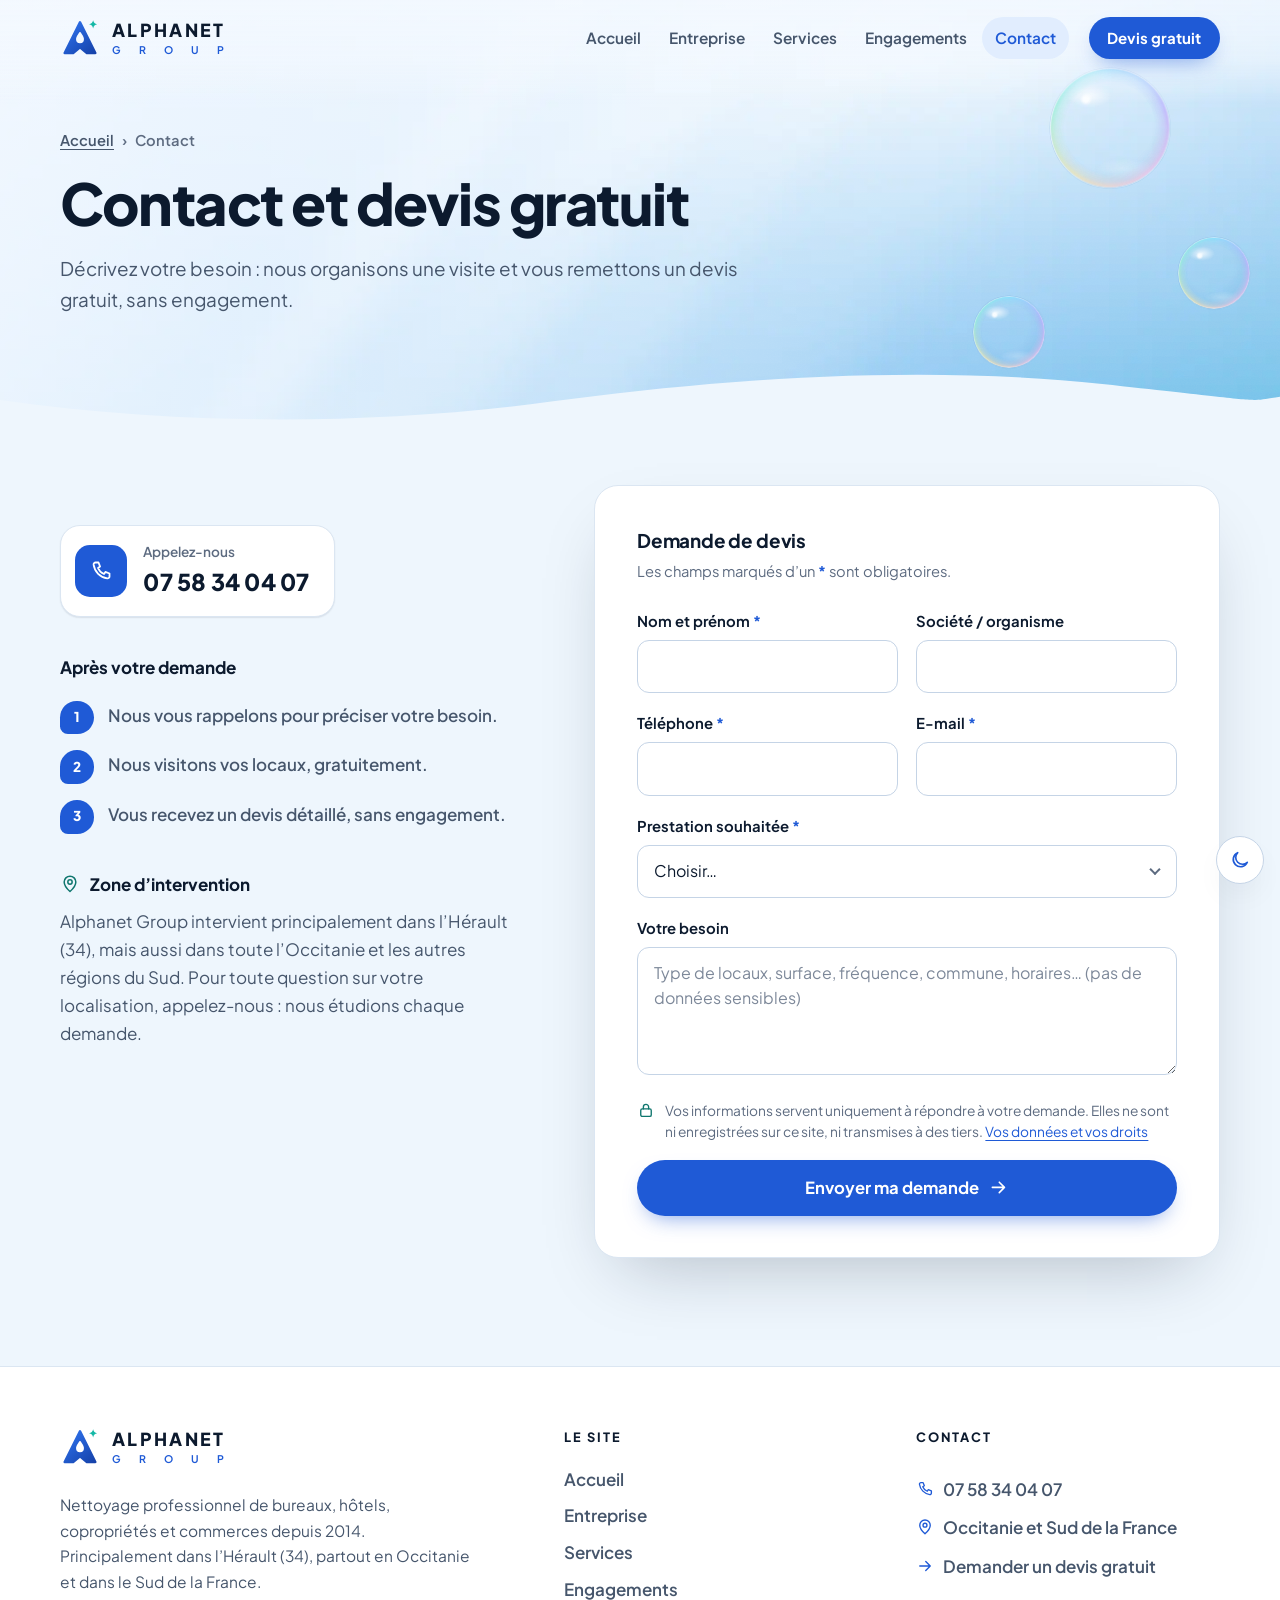
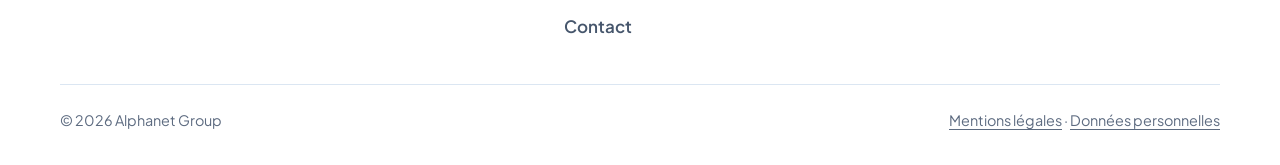
==== contact.html @ 8e6fe77f "Plus de bulles sur ordinateur, pied de page « Occitanie et Sud de la France » Co-Authored-By: Claude" ====
<!doctype html>
<html lang="fr">
<head>
  <meta charset="utf-8">
  <meta name="viewport" content="width=device-width, initial-scale=1, viewport-fit=cover">
  <!-- Sécurité : la page ne peut charger que les fichiers du site lui-même (aucun service tiers, aucun script extérieur) -->
  <meta http-equiv="Content-Security-Policy" content="default-src 'self'; script-src 'self'; style-src 'self'; img-src 'self'; font-src 'self'; connect-src 'none'; media-src 'none'; object-src 'none'; frame-src 'none'; worker-src 'none'; manifest-src 'none'; form-action 'none'; base-uri 'none'; upgrade-insecure-requests; require-trusted-types-for 'script'">
  <meta name="referrer" content="strict-origin-when-cross-origin">

  <title>Contact et devis gratuit | Alphanet Group</title>
  <meta name="description" content="Devis gratuit pour le nettoyage de vos bureaux, hôtel, copropriété ou commerce, dans l’Hérault (34), en Occitanie et dans le Sud. Appelez le 07 58 34 04 07 ou écrivez-nous.">
  <link rel="canonical" href="https://jonathan-bzr.github.io/alphanet-site/contact.html">
  <meta name="color-scheme" content="light dark">
  <meta name="theme-color" content="#e8f3fd" data-theme-color>

  <meta property="og:type" content="website">
  <meta property="og:locale" content="fr_FR">
  <meta property="og:site_name" content="Alphanet Group">
  <meta property="og:title" content="Contact et devis gratuit | Alphanet Group">
  <meta property="og:description" content="Devis gratuit pour le nettoyage de vos bureaux, hôtel, copropriété ou commerce, dans l’Hérault (34), en Occitanie et dans le Sud. Appelez le 07 58 34 04 07 ou écrivez-nous.">
  <meta property="og:url" content="https://jonathan-bzr.github.io/alphanet-site/contact.html">
  <meta property="og:image" content="https://jonathan-bzr.github.io/alphanet-site/assets/img/og-image.jpg">
  <meta property="og:image:width" content="1200">
  <meta property="og:image:height" content="630">
  <meta property="og:image:alt" content="Logo Alphanet Group, nettoyage professionnel dans l’Hérault (34) et en Occitanie">
  <meta name="twitter:card" content="summary_large_image">

  <link rel="icon" href="assets/img/favicon-32.png" sizes="32x32" type="image/png">
  <link rel="icon" href="assets/img/favicon.svg" type="image/svg+xml">
  <link rel="apple-touch-icon" href="assets/img/apple-touch-icon.png">
  <link rel="preload" href="assets/fonts/plus-jakarta-sans-latin.woff2" as="font" type="font/woff2" crossorigin>
  <!-- Le numéro ?v= force le rechargement après chaque mise à jour : à augmenter quand le CSS ou le JS change -->
  <link rel="stylesheet" href="assets/css/styles.css?v=20261018-3">
  <script src="assets/js/theme.js?v=20261018-3"></script>
  <script src="assets/js/main.js?v=20261018-3" defer></script>
  <script type="application/ld+json">
  {"@context": "https://schema.org", "@type": "BreadcrumbList", "itemListElement": [
    {"@type": "ListItem", "position": 1, "name": "Accueil", "item": "https://jonathan-bzr.github.io/alphanet-site/"},
    {"@type": "ListItem", "position": 2, "name": "Contact", "item": "https://jonathan-bzr.github.io/alphanet-site/contact.html"}
  ]}
  </script>
</head>
<body>
  <a class="skip-link" href="#contenu">Aller au contenu</a>

  <!-- Logo et pictogrammes partagés -->
  <svg class="svg-sprite" aria-hidden="true" focusable="false">
    <defs>
      <linearGradient id="g-brand" x1="10" y1="6" x2="56" y2="58" gradientUnits="userSpaceOnUse">
        <stop offset="0" class="brand-stop-a"/>
        <stop offset="1" class="brand-stop-b"/>
      </linearGradient>
      <symbol id="logo-mark" viewBox="0 0 64 64">
        <path fill="url(#g-brand)" stroke="url(#g-brand)" fill-rule="evenodd" stroke-width="4" stroke-linejoin="round" d="M32 7 56.5 56H43L32 47 21 56H7.5ZM32 18.5s-8.3 10.2-8.3 15.6a8.3 8.3 0 0 0 16.6 0c0-5.4-8.3-15.6-8.3-15.6Z"/>
        <path class="brand-spark" d="M53 3.6q1.1 5.4 6.4 6.5-5.3 1.1-6.4 6.5-1.1-5.4-6.5-6.5 5.4-1.1 6.5-6.5Z"/>
      </symbol>
      <symbol id="i-arrow" viewBox="0 0 24 24"><path d="M5 12h14M13 6l6 6-6 6"/></symbol>
      <symbol id="i-phone" viewBox="0 0 24 24"><path d="M6.6 3.5h2.9l1.6 4.1-2.1 1.4a11 11 0 0 0 6 6l1.4-2.1 4.1 1.6v2.9a2 2 0 0 1-2.2 2A16 16 0 0 1 4.6 5.7a2 2 0 0 1 2-2.2z"/></symbol>
      <symbol id="i-check" viewBox="0 0 24 24"><path d="M5 12.5l4.5 4.5L19 7.5"/></symbol>
      <symbol id="i-pin" viewBox="0 0 24 24"><path d="M12 21s-7-6.1-7-11.4a7 7 0 0 1 14 0C19 14.9 12 21 12 21z"/><circle cx="12" cy="9.6" r="2.6"/></symbol>
      <symbol id="i-sun" viewBox="0 0 24 24"><circle cx="12" cy="12" r="4"/><path d="M12 2.5v2M12 19.5v2M4.6 4.6 6 6M18 18l1.4 1.4M2.5 12h2M19.5 12h2M4.6 19.4 6 18M18 6l1.4-1.4"/></symbol>
      <symbol id="i-moon" viewBox="0 0 24 24"><path d="M20 14.5A8 8 0 1 1 9.5 4a6.5 6.5 0 0 0 10.5 10.5z"/></symbol>
      <symbol id="i-menu" viewBox="0 0 24 24"><path d="M4 7h16M4 12h16M4 17h16"/></symbol>
      <symbol id="i-close" viewBox="0 0 24 24"><path d="M6 6l12 12M18 6 6 18"/></symbol>
      <symbol id="i-lock" viewBox="0 0 24 24"><rect x="5" y="10.5" width="14" height="10" rx="2"/><path d="M8.5 10.5V8a3.5 3.5 0 0 1 7 0v2.5"/></symbol>
      <symbol id="i-shield" viewBox="0 0 24 24"><path d="M12 3 4.5 6v5.5c0 4.6 3.1 8 7.5 9.5 4.4-1.5 7.5-4.9 7.5-9.5V6z"/><path d="M8.8 12l2.4 2.4 4-4.4"/></symbol>
      <symbol id="i-users" viewBox="0 0 24 24"><circle cx="9" cy="8.5" r="3.2"/><path d="M3.5 19c.5-3.2 2.7-5 5.5-5s5 1.8 5.5 5"/><circle cx="17" cy="9.5" r="2.5"/><path d="M16 14.2c2.7-.2 4.5 1.3 5 4.3"/></symbol>
      <symbol id="i-leaf" viewBox="0 0 24 24"><path d="M5 19c0-8 4.5-13 14-14 0 9.5-5 14-13 14"/><path d="M5 19c2-4 4.5-6.5 8-8.5"/></symbol>
      <symbol id="i-eye" viewBox="0 0 24 24"><path d="M2.5 12S6 5.5 12 5.5 21.5 12 21.5 12 18 18.5 12 18.5 2.5 12 2.5 12z"/><circle cx="12" cy="12" r="2.8"/></symbol>
      <!-- Services -->
      <symbol id="i-office" viewBox="0 0 24 24"><rect x="4.5" y="3" width="15" height="18" rx="2"/><path d="M8.5 7h1.5M14 7h1.5M8.5 11h1.5M14 11h1.5M8.5 15h1.5M14 15h1.5M10 21v-2.5h4V21"/></symbol>
      <symbol id="i-copro" viewBox="0 0 24 24"><path d="M3 21h18M5 21V8.5l6-4V21M11 21V10l8 3v8M7.8 9.5v.01M7.8 13v.01M7.8 16.5v.01M15 15.5v.01M15 18.5v.01"/></symbol>
      <symbol id="i-store" viewBox="0 0 24 24"><path d="M4.5 10.5V20h15v-9.5M3 9.5 4.6 4h14.8L21 9.5a3 3 0 0 1-6 0 3 3 0 0 1-6 0 3 3 0 0 1-6 0zM10 20v-4.5h4V20"/></symbol>
      <symbol id="i-window" viewBox="0 0 24 24"><rect x="4" y="3" width="16" height="18" rx="1.5"/><path d="M12 3v18M4 12h16M7 8.5l2-2M15 17.5l2-2"/></symbol>
      <symbol id="i-sparkle" viewBox="0 0 24 24"><path d="M10.5 3.5 12.3 8.2 17 10l-4.7 1.8-1.8 4.7-1.8-4.7L4 10l4.7-1.8zM18 14.5l.9 2.1 2.1.9-2.1.9-.9 2.1-.9-2.1-2.1-.9 2.1-.9z"/></symbol>
      <symbol id="i-hotel" viewBox="0 0 24 24"><path d="M3 19V6M3 15h18M21 19v-5.5a3 3 0 0 0-3-3h-7.5V15"/><circle cx="6.6" cy="11.6" r="1.9"/></symbol>
      <symbol id="i-drop" viewBox="0 0 24 24"><path d="M12 3s-6 6.6-6 11a6 6 0 0 0 12 0c0-4.4-6-11-6-11z"/><path d="M9.2 14.6a2.9 2.9 0 0 0 2.8 2.7"/></symbol>
    </defs>
  </svg>

  <!-- ================================================================
       En-tête
       ================================================================ -->
  <header class="site-header" data-header>
    <div class="container header-inner">
      <a class="brand" href="index.html" aria-label="Alphanet Group, accueil">
        <svg class="brand-mark" aria-hidden="true"><use href="#logo-mark"/></svg>
        <span class="brand-text" aria-hidden="true">
          <span class="brand-name">Alphanet</span>
          <span class="brand-sub"><span>G</span><span>r</span><span>o</span><span>u</span><span>p</span></span>
        </span>
      </a>
      <nav class="nav" aria-label="Navigation principale">
        <ul class="nav-list">
          <li><a href="index.html">Accueil</a></li>
          <li><a href="entreprise.html">Entreprise</a></li>
          <li><a href="services.html">Services</a></li>
          <li><a href="engagements.html">Engagements</a></li>
          <li><a href="contact.html" aria-current="page">Contact</a></li>
        </ul>
      </nav>
      <div class="header-actions">
        <a class="btn btn-primary btn-sm header-cta" href="contact.html#formulaire">Devis gratuit</a>
        <button class="icon-btn nav-toggle" type="button" aria-expanded="false" aria-controls="menu" aria-label="Ouvrir le menu" data-nav-toggle>
          <svg class="ico ico-menu" aria-hidden="true"><use href="#i-menu"/></svg>
          <svg class="ico ico-close" aria-hidden="true"><use href="#i-close"/></svg>
        </button>
      </div>
    </div>
    <!-- Menu sur téléphone et tablette -->
    <div class="menu" id="menu" data-menu inert>
      <nav class="container" aria-label="Menu">
        <ul class="menu-list">
          <li><a href="index.html">Accueil</a></li>
          <li><a href="entreprise.html">Entreprise</a></li>
          <li><a href="services.html">Services</a></li>
          <li><a href="engagements.html">Engagements</a></li>
          <li><a href="contact.html" aria-current="page">Contact</a></li>
        </ul>
        <div class="menu-actions">
          <a class="btn btn-primary btn-lg" href="contact.html#formulaire">Demander un devis gratuit</a>
          <a class="btn btn-ghost btn-lg" href="tel:+33758340407"><svg class="ico" aria-hidden="true"><use href="#i-phone"/></svg>07&nbsp;58&nbsp;34&nbsp;04&nbsp;07</a>
        </div>
      </nav>
    </div>
  </header>

  <main id="contenu">

    <section class="page-hero page-hero--soft" aria-labelledby="page-title">
      <div class="hero-media" aria-hidden="true"></div>
      <div class="hero-bubbles" aria-hidden="true"><span></span><span class="b-m"></span><span class="b-m"></span><span class="b-s"></span><span class="b-s"></span><span class="b-m"></span><span class="b-s"></span><span class="b-s"></span><span class="b-m"></span><span class="b-s"></span><span class="b-s"></span><span></span></div>
      <div class="container">
        <nav class="breadcrumb" aria-label="Fil d’Ariane">
          <a href="index.html">Accueil</a><span aria-hidden="true">›</span><span aria-current="page">Contact</span>
        </nav>
        <h1 class="page-title" id="page-title">Contact et devis gratuit</h1>
        <p class="lead">Décrivez votre besoin&nbsp;: nous organisons une visite et vous remettons un devis gratuit, sans engagement.</p>
      </div>
      <svg class="wave" viewBox="0 0 1440 80" preserveAspectRatio="none" aria-hidden="true" focusable="false"><path d="M0 50C200 82 420 82 620 52S1040 6 1240 30s160 22 200 16V80H0Z"/></svg>
    </section>

    <section class="section section--form" id="formulaire" aria-label="Demande de devis">
      <div class="container contact-grid">
        <div class="contact-intro reveal">
          <a class="contact-phone" href="tel:+33758340407">
            <span class="contact-phone-icon"><svg class="ico" aria-hidden="true"><use href="#i-phone"/></svg></span>
            <span><span class="contact-label">Appelez-nous</span><strong>07&nbsp;58&nbsp;34&nbsp;04&nbsp;07</strong></span>
          </a>

          <div class="contact-block">
            <p class="contact-block-title">Après votre demande</p>
            <ol class="mini-steps">
              <li>Nous vous rappelons pour préciser votre besoin.</li>
              <li>Nous visitons vos locaux, gratuitement.</li>
              <li>Vous recevez un devis détaillé, sans engagement.</li>
            </ol>
          </div>

          <div class="contact-block">
            <div class="zone">
            <p class="zone-title"><svg class="ico" aria-hidden="true"><use href="#i-pin"/></svg> Zone d’intervention</p>
            <p class="zone-text">Alphanet Group intervient principalement dans l’Hérault (34), mais aussi dans toute l’Occitanie et les autres régions du Sud. Pour toute question sur votre localisation, appelez-nous&nbsp;: nous étudions chaque demande.</p>
          </div>
          </div>
        </div>

        <div class="form-card reveal">
          <h2 class="h3">Demande de devis</h2>
          <p class="form-intro">Les champs marqués d’un <span class="req">*</span> sont obligatoires.</p>
          <form class="form" data-quote-form novalidate>
            <div class="field">
              <label for="f-nom">Nom et prénom <span class="req" aria-hidden="true">*</span></label>
              <input id="f-nom" name="nom" type="text" autocomplete="name" maxlength="80" required aria-describedby="e-nom">
              <p class="field-error" id="e-nom"></p>
            </div>
            <div class="field">
              <label for="f-societe">Société / organisme</label>
              <input id="f-societe" name="societe" type="text" autocomplete="organization" maxlength="100">
            </div>
            <div class="field">
              <label for="f-telephone">Téléphone <span class="req" aria-hidden="true">*</span></label>
              <input id="f-telephone" name="telephone" type="tel" autocomplete="tel" inputmode="tel" maxlength="20" pattern="[0-9 +.\-]{10,20}" required aria-describedby="e-telephone">
              <p class="field-error" id="e-telephone"></p>
            </div>
            <div class="field">
              <label for="f-email">E-mail <span class="req" aria-hidden="true">*</span></label>
              <input id="f-email" name="email" type="email" autocomplete="email" maxlength="120" required aria-describedby="e-email">
              <p class="field-error" id="e-email"></p>
            </div>
            <div class="field field--full">
              <label for="f-type">Prestation souhaitée <span class="req" aria-hidden="true">*</span></label>
              <div class="select">
                <select id="f-type" name="type" required aria-describedby="e-type">
                  <option value="">Choisir…</option>
                  <option value="Bureaux / locaux professionnels">Bureaux / locaux professionnels</option>
                  <option value="Hôtellerie">Hôtellerie</option>
                  <option value="Copropriété / parties communes">Copropriété / parties communes</option>
                  <option value="Commerce / lieu recevant du public">Commerce / lieu recevant du public</option>
                  <option value="Vitrerie">Vitrerie</option>
                  <option value="Remise en état / après sinistre">Remise en état / après sinistre</option>
                  <option value="Particulier (domicile)">Particulier (domicile)</option>
                  <option value="Autre demande">Autre demande</option>
                </select>
              </div>
              <p class="field-error" id="e-type"></p>
            </div>
            <div class="field field--full">
              <label for="f-message">Votre besoin</label>
              <textarea id="f-message" name="message" rows="4" maxlength="1500" placeholder="Type de locaux, surface, fréquence, commune, horaires… (pas de données sensibles)"></textarea>
            </div>
            <p class="form-privacy"><svg class="ico" aria-hidden="true"><use href="#i-lock"/></svg><span>Vos informations servent uniquement à répondre à votre demande. Elles ne sont ni enregistrées sur ce site, ni transmises à des tiers. <a href="mentions-legales.html#donnees">Vos données et vos droits</a></span></p>
            <div class="form-submit">
              <button class="btn btn-primary btn-lg" type="submit">Envoyer ma demande <svg class="ico ico-arrow" aria-hidden="true"><use href="#i-arrow"/></svg></button>
            </div>
            <p class="form-status" role="status" data-form-status hidden></p>
          </form>
          <noscript><p class="form-noscript">Le formulaire a besoin de JavaScript. Appelez-nous au 07&nbsp;58&nbsp;34&nbsp;04&nbsp;07.</p></noscript>
        </div>
      </div>
    </section>
  </main>

  <!-- ================================================================
       Pied de page
       ================================================================ -->
  <footer class="site-footer">
    <div class="container footer-inner">
      <div class="footer-brand">
        <a class="brand" href="index.html" aria-label="Alphanet Group, accueil">
          <svg class="brand-mark" aria-hidden="true"><use href="#logo-mark"/></svg>
          <span class="brand-text" aria-hidden="true">
            <span class="brand-name">Alphanet</span>
            <span class="brand-sub"><span>G</span><span>r</span><span>o</span><span>u</span><span>p</span></span>
          </span>
        </a>
        <p>Nettoyage professionnel de bureaux, hôtels, copropriétés et commerces depuis 2014. Principalement dans l’Hérault (34), partout en Occitanie et dans le Sud de la France.</p>
      </div>

      <nav class="footer-nav" aria-label="Plan du site">
        <p class="footer-title">Le site</p>
        <ul>
          <li><a href="index.html">Accueil</a></li>
          <li><a href="entreprise.html">Entreprise</a></li>
          <li><a href="services.html">Services</a></li>
          <li><a href="engagements.html">Engagements</a></li>
          <li><a href="contact.html">Contact</a></li>
        </ul>
      </nav>

      <div class="footer-contact">
        <p class="footer-title">Contact</p>
        <a href="tel:+33758340407"><svg class="ico" aria-hidden="true"><use href="#i-phone"/></svg>07&nbsp;58&nbsp;34&nbsp;04&nbsp;07</a>
        <p><svg class="ico" aria-hidden="true"><use href="#i-pin"/></svg>Occitanie et Sud de la France</p>
        <a href="contact.html#formulaire"><svg class="ico" aria-hidden="true"><use href="#i-arrow"/></svg>Demander un devis gratuit</a>
      </div>
    </div>

    <div class="container footer-bottom">
      <p>© <span data-current-year>2026</span> Alphanet Group</p>
      <p><a href="mentions-legales.html">Mentions légales</a><span aria-hidden="true"> · </span><a href="mentions-legales.html#donnees">Données personnelles</a></p>
    </div>
  </footer>

  <!-- Mode clair / sombre : bouton flottant en bas à droite, toujours accessible -->
  <button class="theme-fab" type="button" aria-label="Passer en mode sombre" title="Mode sombre" data-theme-toggle>
    <svg class="ico ico-moon" aria-hidden="true"><use href="#i-moon"/></svg><svg class="ico ico-sun" aria-hidden="true"><use href="#i-sun"/></svg>
  </button>
</body>
</html>
---- assets/css/styles.css ----
/* ==========================================================================
   ALPHANET SOCIÉTÉ SERVICE — Feuille de style
   --------------------------------------------------------------------------
   1. Police          5. En-tête et menu     9.  Partenaires
   2. Couleurs        6. Accueil             10. Contact et formulaire
   3. Base            7. Services            11. Pied de page, barre mobile
   4. Boutons         8. Méthode             12. Mentions légales, animations
   ========================================================================== */


/* 1. Police (hébergée sur le site : aucun appel à Google Fonts) ------------ */
@font-face {
  font-family: "Plus Jakarta Sans";
  src: url("../fonts/plus-jakarta-sans-latin.woff2") format("woff2");
  font-weight: 200 800;
  font-style: normal;
  font-display: swap;
}


/* 2. Couleurs : mode clair, puis mode sombre ------------------------------- */
:root {
  --font: "Plus Jakarta Sans", system-ui, -apple-system, "Segoe UI", Roboto, Arial, sans-serif;

  --bg: #ffffff;
  --bg-soft: #eef6fd;
  --surface: #ffffff;
  --surface-2: #e6f0fb;
  --field-bg: #ffffff;
  --border: #dbe6f2;
  --border-strong: #c5d4e6;
  --text: #0c1a2e;
  --text-2: #46566c;
  --text-3: #5d6b80;
  --primary: #1f5ad6;          /* bleu Alphanet (liens, titres) */
  --btn-bg: #1f5ad6;           /* boutons pleins */
  --btn-bg-hover: #1a4fc4;
  --on-primary: #ffffff;
  --primary-soft: #e1edfe;
  --accent: #14b8a6;           /* touche turquoise (décor uniquement) */
  --accent-ink: #0f766e;
  --danger: #c62828;
  --focus: rgb(31 90 214 / .28);

  --mark-a: #2f74f0;           /* dégradé du logo */
  --mark-b: #1541a8;
  --mark-spark: #14b8a6;

  --header-bg: rgb(255 255 255 / .82);
  --chip-bg: rgb(255 255 255 / .62);
  --chip-border: rgb(255 255 255 / .9);
  --card-glass: rgb(255 255 255 / .8);
  --bulle-tint: #eaf5ff;
  --drop-b: #cfe3fb;
  --cta-a: #1a4fc4;
  --cta-b: #1478b0;
  --hero-veil: linear-gradient(100deg, rgb(244 249 255 / .74) 0%, rgb(244 249 255 / .32) 44%, rgb(244 249 255 / 0) 70%);
  --hero-veil-narrow: linear-gradient(180deg, rgb(244 249 255 / .6) 0%, rgb(244 249 255 / .38) 100%);
  --grain-opacity: .07;

  --img-paysage: url("../img/fond/fond-clair-paysage-1440.webp");
  --img-paysage-xl: url("../img/fond/fond-clair-paysage-2400.webp");
  --img-portrait: url("../img/fond/fond-clair-portrait.webp");

  --shadow-sm: 0 1px 2px rgb(12 26 46 / .06), 0 1px 1px rgb(12 26 46 / .04);
  --shadow-md: 0 14px 34px -14px rgb(12 26 46 / .2);
  --shadow-lg: 0 30px 70px -28px rgb(12 26 46 / .28);
  --shadow-btn: 0 10px 22px -10px rgb(31 90 214 / .6);

  --radius-sm: 12px;
  --radius: 18px;
  --radius-lg: 24px;
  --header-h: 76px;
  --gutter: clamp(1.25rem, 4vw, 2.5rem);
  --container: 1160px;
  --section-y: clamp(4rem, 2.6rem + 5.4vw, 6.75rem);
  --ease: cubic-bezier(.2, .7, .2, 1);

  color-scheme: light;
}

:root[data-theme="dark"] {
  --bg: #0c1a30;
  --bg-soft: #0f2038;
  --surface: #142843;
  --surface-2: #1a3254;
  --field-bg: #0f2038;
  --border: #25405f;
  --border-strong: #345273;
  --text: #e8eef7;
  --text-2: #b6c6dc;
  --text-3: #97a9c2;
  --primary: #7aa7ff;
  --btn-bg: #2f6ae6;
  --btn-bg-hover: #3d78f0;
  --on-primary: #ffffff;
  --primary-soft: rgb(122 167 255 / .12);
  --accent: #2dd4bf;
  --accent-ink: #5eead4;
  --danger: #ff8a80;
  --focus: rgb(122 167 255 / .35);

  --mark-a: #8bb6ff;
  --mark-b: #3d7bf0;
  --mark-spark: #2dd4bf;

  --header-bg: rgb(12 26 48 / .82);
  --chip-bg: rgb(20 40 67 / .8);
  --chip-border: rgb(122 167 255 / .18);
  --card-glass: rgb(20 40 67 / .82);
  --bulle-tint: #1a3a63;
  --drop-b: #24508a;
  --cta-a: #1c4ab0;
  --cta-b: #127096;
  --hero-veil: linear-gradient(100deg, rgb(8 20 42 / .7) 0%, rgb(8 20 42 / .6) 50%, rgb(8 20 42 / .38) 68%, rgb(8 20 42 / 0) 92%);
  --hero-veil-narrow: linear-gradient(180deg, rgb(8 20 42 / .68) 0%, rgb(8 20 42 / .66) 55%, rgb(8 20 42 / .5) 100%);
  --grain-opacity: .09;

  --img-paysage: url("../img/fond/fond-sombre-paysage-1440.webp");
  --img-paysage-xl: url("../img/fond/fond-sombre-paysage-2400.webp");
  --img-portrait: url("../img/fond/fond-sombre-portrait.webp");

  --shadow-sm: 0 1px 2px rgb(0 0 0 / .3);
  --shadow-md: 0 16px 36px -16px rgb(0 0 0 / .5);
  --shadow-lg: 0 30px 70px -28px rgb(0 0 0 / .7);
  --shadow-btn: 0 10px 24px -12px rgb(47 106 230 / .7);

  color-scheme: dark;
}


/* 3. Base ------------------------------------------------------------------- */
*, *::before, *::after { box-sizing: border-box; }

html {
  -webkit-text-size-adjust: 100%;
  text-size-adjust: 100%;
  scroll-behavior: smooth;
  scroll-padding-top: calc(var(--header-h) + 12px);
}

body {
  margin: 0;
  background: var(--bg);
  color: var(--text);
  font-family: var(--font);
  font-size: 1.0625rem;
  line-height: 1.65;
  -webkit-font-smoothing: antialiased;
  -moz-osx-font-smoothing: grayscale;
  text-rendering: optimizeLegibility;
  overflow-x: clip;
}

img, svg { display: block; max-width: 100%; }
h1, h2, h3, p, ul, ol, figure { margin: 0; }
ul[class], ol[class] { list-style: none; padding: 0; }
a { color: var(--primary); text-underline-offset: .2em; text-decoration-thickness: 1px; }
a:hover { text-decoration-thickness: 2px; }
button, input, select, textarea { font: inherit; color: inherit; }
[hidden] { display: none !important; }

:focus-visible { outline: 3px solid var(--primary); outline-offset: 3px; border-radius: 6px; }

.svg-sprite { position: absolute; width: 0; height: 0; overflow: hidden; }
.ico {
  width: 1.25em; height: 1.25em; flex: none;
  fill: none; stroke: currentColor; stroke-width: 1.8; stroke-linecap: round; stroke-linejoin: round;
}
.brand-stop-a { stop-color: var(--mark-a); }
.brand-stop-b { stop-color: var(--mark-b); }
.brand-spark { fill: var(--mark-spark); }

.skip-link {
  position: fixed; z-index: 100; top: .75rem; left: .75rem;
  padding: .7rem 1.1rem; border-radius: 999px;
  background: var(--btn-bg); color: var(--on-primary); font-weight: 700; text-decoration: none;
  transform: translateY(-160%); transition: transform .2s;
}
.skip-link:focus { transform: none; }

.sr-only {
  position: absolute; width: 1px; height: 1px; padding: 0; margin: -1px;
  overflow: hidden; clip: rect(0 0 0 0); white-space: nowrap; border: 0;
}

.container { width: min(var(--container), 100% - 2 * var(--gutter)); margin-inline: auto; }

.section { padding-block: var(--section-y); }
.section--soft { background: var(--bg-soft); }

.section-head { max-width: 44rem; margin-bottom: clamp(2.25rem, 1.8rem + 2vw, 3.25rem); }
/* Sur ordinateur : titre à gauche, texte d'introduction à droite (moins de blanc, moins de défilement) */
@media (min-width: 900px) {
  .section-head {
    max-width: none; display: grid; align-items: end;
    grid-template-columns: minmax(0, 1.05fr) minmax(0, .95fr); column-gap: clamp(2.5rem, 6vw, 5rem);
  }
  .section-head .eyebrow { grid-column: 1 / -1; justify-self: start; }
  .section-head .lead { margin-top: 0; padding-bottom: .3rem; }
}
.eyebrow {
  display: inline-flex; align-items: center; gap: .6rem;
  margin-bottom: 1rem;
  color: var(--primary); font-size: .8rem; font-weight: 750; letter-spacing: .16em; text-transform: uppercase;
}
.eyebrow::before { content: ""; width: 22px; height: 2px; border-radius: 2px; background: currentColor; }
.h2 {
  font-size: clamp(1.9rem, 1.35rem + 2vw, 2.85rem);
  line-height: 1.12; letter-spacing: -.022em; font-weight: 780;
  text-wrap: balance;
}
.h3 { font-size: 1.18rem; line-height: 1.3; letter-spacing: -.01em; font-weight: 720; }
.lead { margin-top: 1.1rem; color: var(--text-2); font-size: clamp(1.05rem, 1rem + .25vw, 1.18rem); text-wrap: pretty; }


/* 4. Boutons ---------------------------------------------------------------- */
.btn {
  display: inline-flex; align-items: center; justify-content: center; gap: .55rem;
  min-height: 48px; padding: .75rem 1.35rem;
  border: 1px solid transparent; border-radius: 999px;
  font-size: 1rem; font-weight: 700; line-height: 1.2; text-decoration: none; white-space: nowrap;
  cursor: pointer;
  transition: background-color .2s, border-color .2s, color .2s, box-shadow .2s, transform .2s var(--ease);
}
.btn:hover { text-decoration: none; }
.btn:active { transform: translateY(1px); }
.btn-primary { background: var(--btn-bg); color: var(--on-primary); box-shadow: var(--shadow-btn); }
.btn-primary:hover { background: var(--btn-bg-hover); transform: translateY(-1px); }
.btn-ghost { background: var(--surface); color: var(--text); border-color: var(--border-strong); }
.btn-ghost:hover { border-color: var(--text-3); }
.btn-ghost .ico { color: var(--primary); }
.btn-lg { min-height: 56px; padding: .9rem 1.6rem; font-size: 1.04rem; }
.btn-sm { min-height: 42px; padding: .55rem 1.1rem; font-size: .94rem; }
.ico-arrow { transition: transform .25s var(--ease); }
.btn:hover .ico-arrow { transform: translateX(3px); }

.icon-btn {
  display: inline-grid; place-items: center; flex: none;
  width: 42px; height: 42px; padding: 0;
  border: 1px solid var(--border); border-radius: 999px;
  background: var(--surface); color: var(--text);
  cursor: pointer;
  transition: border-color .2s, background-color .2s, color .2s;
}
.icon-btn:hover { border-color: var(--border-strong); background: var(--surface-2); }
.icon-btn .ico { width: 20px; height: 20px; }


/* 5. En-tête et menu -------------------------------------------------------- */
.site-header {
  position: fixed; inset: 0 0 auto; z-index: 50;
  border-bottom: 1px solid transparent;
  transition: background-color .3s, border-color .3s, box-shadow .3s;
}
.site-header.is-scrolled,
.site-header.menu-open {
  background: var(--header-bg);
  border-bottom-color: var(--border);
  -webkit-backdrop-filter: saturate(1.5) blur(16px);
  backdrop-filter: saturate(1.5) blur(16px);
}
.header-inner { display: flex; align-items: center; gap: 1.25rem; height: var(--header-h); }
/* Voile derrière le menu ouvert (un clic dessus referme le menu) */
.site-header.menu-open::after {
  content: ""; position: fixed; inset: var(--header-h) 0 0; z-index: -1;
  background: rgb(5 10 20 / .4);
}

.site-header:not(.is-scrolled)::before {
  content: ""; position: absolute; inset: 0 0 -28px; z-index: -1; pointer-events: none;
  background: linear-gradient(rgb(244 249 255 / .78) 0%, rgb(244 249 255 / .6) 55%, rgb(244 249 255 / 0) 100%);
}
:root[data-theme="dark"] .site-header:not(.is-scrolled)::before {
  content: ""; position: absolute; inset: 0 0 -28px; z-index: -1; pointer-events: none;
  background: linear-gradient(rgb(8 20 42 / .85) 0%, rgb(8 20 42 / .78) 55%, rgb(8 20 42 / 0) 100%);
}

.brand { display: inline-flex; align-items: center; gap: .75rem; color: var(--text); text-decoration: none; }
.brand-mark { width: 40px; height: 40px; }
.brand-text { display: inline-flex; flex-direction: column; line-height: 1; }
.brand-name { font-size: 1.12rem; font-weight: 800; letter-spacing: .13em; text-transform: uppercase; }
/* « GROUP » réparti sur toute la largeur de « ALPHANET », comme sur le logo */
.brand-sub { display: flex; justify-content: space-between; margin-top: .38rem; padding-right: .13em; color: var(--primary); font-size: .66rem; font-weight: 650; text-transform: uppercase; }

.nav { margin-left: auto; }
.nav-list { display: flex; gap: .15rem; }
.nav-list a {
  display: block; padding: .5rem .8rem; border-radius: 999px;
  color: var(--text-2); font-size: .96rem; font-weight: 620; text-decoration: none;
  transition: color .2s, background-color .2s;
}
.nav-list a:hover { color: var(--text); background: var(--surface-2); }
.nav-list a[aria-current] { color: var(--primary); background: var(--primary-soft); }

.header-actions { display: flex; align-items: center; gap: .55rem; }
/* Bouton clair / sombre flottant, en bas à droite de l'écran (suit le défilement) */
.theme-fab {
  position: fixed; z-index: 45; right: max(1rem, env(safe-area-inset-right)); bottom: calc(1rem + env(safe-area-inset-bottom));
  display: none; place-items: center; width: 48px; height: 48px; padding: 0;
  border: 1px solid var(--border-strong); border-radius: 50%;
  background: var(--surface); color: var(--primary); box-shadow: var(--shadow-md); cursor: pointer;
  transition: transform .3s var(--ease), bottom .4s var(--ease), box-shadow .25s, background-color .25s;
}
.js .theme-fab { display: grid; }
.theme-fab:hover { transform: translateY(-2px); box-shadow: var(--shadow-lg); }
.theme-fab:focus-visible { outline: 3px solid var(--primary); outline-offset: 3px; }
.theme-fab .ico { width: 22px; height: 22px; }
.theme-fab .ico-sun { display: none; }
:root[data-theme="dark"] .theme-fab .ico-sun { display: block; }
:root[data-theme="dark"] .theme-fab .ico-moon { display: none; }
/* Sur téléphone, il remonte au-dessus de la barre « Appeler / Devis » quand elle apparaît */
.mobile-bar.is-visible ~ .theme-fab { bottom: calc(1rem + 62px + .6rem + env(safe-area-inset-bottom)); }
/* Menu mobile ouvert : on le cache pour ne pas gêner */
.menu-lock .theme-fab { opacity: 0; pointer-events: none; }

.nav-toggle { display: none; }
.nav-toggle .ico-close { display: none; }
.nav-toggle[aria-expanded="true"] .ico-close { display: block; }
.nav-toggle[aria-expanded="true"] .ico-menu { display: none; }

.menu {
  position: absolute; inset: 100% 0 auto;
  max-height: calc(100dvh - var(--header-h)); overflow-y: auto;
  background: var(--bg); border-bottom: 1px solid var(--border); box-shadow: var(--shadow-lg);
  opacity: 0; visibility: hidden; transform: translateY(-8px);
  transition: opacity .25s, transform .3s var(--ease), visibility 0s .3s;
}
.menu.is-open { opacity: 1; visibility: visible; transform: none; transition: opacity .25s, transform .3s var(--ease); }
/* Menu ouvert : la page derrière ne défile plus */
html.menu-lock { overflow: hidden; }
.menu-list { padding-block: .75rem; }
.menu-list a {
  display: block; padding: 1rem .25rem; border-bottom: 1px solid var(--border);
  color: var(--text); font-size: 1.2rem; font-weight: 700; text-decoration: none;
}
.menu-list a[aria-current] { color: var(--primary); }
.menu-actions { display: grid; gap: .65rem; padding: 1.25rem 0 1.75rem; }

@media (max-width: 1079px) {
  .nav { display: none; }
  .nav-toggle { display: inline-grid; }
  .header-actions { margin-left: auto; }
}
@media (min-width: 1080px) { .menu { display: none; } }
@media (max-width: 520px) {
  :root { --header-h: 66px; }
  .header-cta { display: none; }
  .brand-mark { width: 34px; height: 34px; }
  .brand-name { font-size: 1rem; }
  .brand-sub { font-size: .6rem; }
}


/* 6. Accueil (grand fond d'image) ------------------------------------------ */
.hero {
  position: relative; isolation: isolate; overflow: hidden; overflow: clip;
  display: grid; align-items: center;
  min-height: 640px;
  min-height: max(600px, min(100svh, 840px));
  padding: calc(var(--header-h) + 2.5rem) 0 clamp(5rem, 7vw, 7rem);
}
.hero-media {
  position: absolute; inset: 0; z-index: -1;
  background: var(--img-paysage) center / cover no-repeat;
}
.hero-media { background-position: 62% center; }
.hero-media::before { content: ""; position: absolute; inset: 0; background: var(--hero-veil); }
/* Écrans étroits : le texte occupe toute la largeur, le voile couvre donc tout le fond */
@media (max-width: 899px) {
  .hero-media::before { background: var(--hero-veil-narrow); }
}
.hero-media::after {
  content: ""; position: absolute; inset: 0;
  background: url("../img/grain.svg") repeat;
  opacity: var(--grain-opacity); mix-blend-mode: overlay;
}
@media (min-width: 1600px) {
  .hero-media { background-image: var(--img-paysage-xl); }
}
@media (max-width: 820px) and (orientation: portrait) {
  .hero-media { background-image: var(--img-portrait); background-position: center top; }
}

.hero-content { max-width: 50rem; }
.hero-grid { display: grid; gap: 2.75rem; align-items: center; }
@media (min-width: 1100px) {
  .hero-grid { grid-template-columns: minmax(0, 1fr) 21.5rem; gap: 3.5rem; }
}

/* Carte « Alphanet en bref » : quatre chiffres vrais, lisibles en un coup d'œil */
.bulle.hero-card {
  padding: 1.75rem 1.7rem 1.85rem;
  background: var(--card-glass);
  -webkit-backdrop-filter: blur(14px); backdrop-filter: blur(14px);
  box-shadow: var(--shadow-lg);
}
.hero-card-title {
  display: flex; align-items: center; gap: .6rem; margin-bottom: 1.25rem;
  color: var(--text-3); font-size: .78rem; font-weight: 750; letter-spacing: .16em; text-transform: uppercase;
}
.hero-card-title::before { content: ""; width: 22px; height: 2px; border-radius: 2px; background: var(--accent); }
.stats { display: grid; grid-template-columns: 1fr 1fr; gap: 1.5rem 1.25rem; }
.stat { display: flex; flex-direction: column; gap: .3rem; min-width: 0; }
.stat-num {
  color: var(--primary); font-size: clamp(2.2rem, 1.7rem + 1.6vw, 2.9rem);
  font-weight: 800; line-height: 1; letter-spacing: -.03em; font-variant-numeric: tabular-nums;
}
.stat-unit { font-size: .5em; font-weight: 750; letter-spacing: 0; color: var(--text); }
.stat-label { color: var(--text-2); font-size: .92rem; font-weight: 600; line-height: 1.4; text-wrap: balance; }
@media (min-width: 1100px) {
  .stats { gap: 1.9rem 1.25rem; }
}
/* Tablette : les quatre chiffres sur une ligne sous le texte */
@media (min-width: 700px) and (max-width: 1099px) {
  .stats { grid-template-columns: repeat(4, 1fr); }
}
.hero-eyebrow {
  display: inline-flex; align-items: center; gap: .6rem;
  margin-bottom: 1.6rem; padding: .45rem .95rem;
  border: 1px solid var(--chip-border); border-radius: 999px; background: var(--chip-bg);
  -webkit-backdrop-filter: blur(10px); backdrop-filter: blur(10px);
  color: var(--text-2); font-size: .86rem; font-weight: 640;
}
.hero-eyebrow .dot { width: 8px; height: 8px; border-radius: 50%; background: var(--accent); box-shadow: 0 0 0 4px rgb(20 184 166 / .2); }
.hero-title {
  font-size: clamp(2.55rem, 1.4rem + 4vw, 4.4rem);
  line-height: 1.04; letter-spacing: -.028em; word-spacing: .04em; font-weight: 800;
  text-wrap: balance;
}
.hero-title .accent { display: block; color: var(--primary); }
.hero-lead { max-width: 35rem; margin-top: 1.5rem; color: var(--text-2); font-size: clamp(1.1rem, 1rem + .45vw, 1.3rem); line-height: 1.6; }
.hero-actions { display: flex; flex-wrap: wrap; gap: .75rem; margin-top: 2.25rem; }
.hero-points { display: flex; flex-wrap: wrap; gap: .6rem 1.6rem; margin-top: 2.25rem; color: var(--text-2); font-size: .95rem; font-weight: 600; }
.hero-points li { display: inline-flex; align-items: center; gap: .5rem; }
.hero-points .ico { color: var(--accent-ink); width: 18px; height: 18px; stroke-width: 2.2; }

@media (max-width: 520px) {
  .hero { padding-top: calc(var(--header-h) + 1.75rem); align-items: start; }
  .hero-eyebrow { font-size: .8rem; }
  .hero-actions .btn { width: 100%; }
  .hero-points { flex-direction: column; }
  .bulle.hero-card { padding: 1.25rem 1.25rem 1.4rem; }
  .stats { gap: 1.25rem 1rem; }
}

/* Bulles de savon animées : film transparent, reflets et irisation qui tournent lentement.
   Trois tailles seulement ; moins de bulles sur téléphone. */
.hero-bubbles { position: absolute; inset: 0; z-index: -1; overflow: hidden; pointer-events: none; }
.hero-bubbles span {
  --s: 120px;
  position: absolute; left: var(--x); top: var(--y); width: var(--s); aspect-ratio: 1; border-radius: 50%;
  background:
    radial-gradient(circle at 30% 26%, rgb(255 255 255 / .95) 0 2.2%, rgb(255 255 255 / 0) 5%),
    radial-gradient(ellipse 26% 14% at 33% 23%, rgb(255 255 255 / .8), rgb(255 255 255 / 0) 72%),
    radial-gradient(ellipse 34% 12% at 62% 84%, rgb(255 255 255 / .28), rgb(255 255 255 / 0) 75%),
    radial-gradient(circle at 50% 50%, rgb(255 255 255 / 0) 70%, rgb(255 255 255 / .1) 84%, rgb(255 255 255 / .45) 95%, rgb(255 255 255 / .85) 99%);
  box-shadow:
    inset 0 0 0 1px rgb(255 255 255 / .6),
    0 0 0 .5px rgb(30 90 170 / .14),
    inset -.25em -.4em .9em rgb(40 110 200 / .1);
  opacity: .95;
  will-change: transform;
  animation: bubble-rise var(--d, 20s) ease-in-out var(--w, 0s) infinite alternate;
}
/* Film irisé : léger sur toute la bulle, plus marqué sur le bord, il tourne doucement */
.hero-bubbles span::before {
  content: ""; position: absolute; inset: 0; border-radius: inherit; opacity: .7;
  background: conic-gradient(from 0deg, #7fe3ff, #c3a8ff, #ffc2e2, #ffe7a6, #96f2d4, #7fe3ff);
  -webkit-mask: radial-gradient(farthest-side, transparent 76%, rgb(0 0 0 / .45) 90%, #000 97%, transparent 100%);
  mask: radial-gradient(farthest-side, transparent 76%, rgb(0 0 0 / .45) 90%, #000 97%, transparent 100%);
  animation: bubble-film 14s linear infinite;
}
:root[data-theme="dark"] .hero-bubbles span { opacity: .32; }
.hero-bubbles .b-m { --s: 72px; }
.hero-bubbles .b-s { --s: 40px; }
.hero-bubbles span:nth-child(1) { --x: 54%; --y: 14%; --d: 22s; }
.hero-bubbles span:nth-child(2) { --x: 86%; --y: 17%;  --d: 18s; --w: -7s; }
.hero-bubbles span:nth-child(3) { --x: 70%; --y: 70%; --d: 24s; --w: -12s; }
.hero-bubbles span:nth-child(4) { --x: 93%; --y: 52%; --d: 16s; --w: -3s; }
.hero-bubbles span:nth-child(5) { --x: 62%; --y: 44%; --d: 14s; --w: -9s; }
.hero-bubbles span:nth-child(6) { --x: 48%; --y: 80%; --d: 12s; --w: -5s; }
.hero-bubbles span:nth-child(7) { --x: 80%; --y: 32%; --d: 13s; --w: -2s; }
.hero-bubbles span:nth-child(8)  { --x: 74%; --y: 88%; --d: 15s; --w: -8s; }
.hero-bubbles span:nth-child(9)  { --x: 97%; --y: 80%; --d: 19s; --w: -11s; }
.hero-bubbles span:nth-child(10) { --x: 66%; --y: 30%; --d: 12s; --w: -4s; }
.hero-bubbles span:nth-child(11) { --x: 99%; --y: 33%; --d: 14s; --w: -6s; }
.hero-bubbles span:nth-child(12) { --x: 58%; --y: 90%; --d: 23s; --w: -14s; }
/* Téléphone : quatre bulles plus petites, sur les bords pour ne pas gêner la lecture */
@media (max-width: 899px) {
  .hero-bubbles span { --s: 84px; }
  .hero-bubbles .b-m { --s: 52px; }
  .hero-bubbles .b-s { --s: 30px; }
  .hero-bubbles span:nth-child(n + 5) { display: none; }
  .hero-bubbles span:nth-child(1) { --x: 84%; --y: 11%; }
  .hero-bubbles span:nth-child(2) { --x: 93%; --y: 42%; }
  .hero-bubbles span:nth-child(3) { --x: 84%; --y: 88%; }
  .hero-bubbles span:nth-child(4) { --x: 5%; --y: 93%; }
}
/* Pages intérieures : trois bulles à droite, loin du texte (cachées sur téléphone) */
.page-hero .hero-bubbles span:nth-child(n + 4) { display: none; }
.page-hero .hero-bubbles span:nth-child(1) { --x: 82%; --y: 16%; }
.page-hero .hero-bubbles span:nth-child(2) { --x: 92%; --y: 56%; }
.page-hero .hero-bubbles span:nth-child(3) { --x: 76%; --y: 70%; }
@media (max-width: 1099px) { .page-hero .hero-bubbles { display: none; } }
@keyframes bubble-rise {
  0%   { transform: translate3d(0, 0, 0) scale(1, 1); }
  35%  { transform: translate3d(10px, -18px, 0) scale(1.012, .99); }
  70%  { transform: translate3d(-6px, -34px, 0) scale(.992, 1.01); }
  100% { transform: translate3d(4px, -46px, 0) scale(1, 1); }
}
@keyframes bubble-film { to { transform: rotate(360deg); } }
@media (prefers-reduced-motion: reduce) {
  .hero-bubbles span, .hero-bubbles span::before { animation: none; }
}

/* Téléphone et tablette : effets coûteux allégés pour un défilement fluide
   (flou d'arrière-plan remplacé par un fond plein, pas d'effet de profondeur au défilement) */
@media (max-width: 899px) {
  .site-header.is-scrolled, .site-header.menu-open, .mobile-bar, .bulle.hero-card, .hero-eyebrow, .quicknav a {
    -webkit-backdrop-filter: none !important; backdrop-filter: none !important;
  }
  .site-header.is-scrolled, .site-header.menu-open, .mobile-bar { background: var(--bg); }
  .bulle.hero-card { background: var(--surface); }
}

/* Léger effet de profondeur au défilement (ordinateur, navigateurs compatibles uniquement) */
@supports (animation-timeline: scroll()) {
  @media (prefers-reduced-motion: no-preference) and (min-width: 900px) {
    .hero-media { animation: hero-depth linear both; animation-timeline: scroll(root); animation-range: 0 100vh; }
    @keyframes hero-depth { to { transform: translateY(14%) scale(1.06); } }
  }
}


/* 7. Services --------------------------------------------------------------- */
.services { display: grid; gap: 1rem; grid-template-columns: repeat(auto-fill, minmax(min(100%, 320px), 1fr)); }
.service {
  position: relative; display: flex; flex-direction: column;
  padding: 1.75rem 1.75rem 1.6rem;
  border: 1px solid var(--border); border-radius: var(--radius-lg); background: var(--surface);
  transition: border-color .25s, box-shadow .25s, transform .3s var(--ease);
}
.service:hover { border-color: var(--border-strong); box-shadow: var(--shadow-md); transform: translateY(-3px); }
.service:has(a:focus-visible) { outline: 3px solid var(--primary); outline-offset: 3px; }
.service .chip-drop { margin: .35rem 0 1.5rem .2rem; }
.service h3 a { color: inherit; text-decoration: none; }
.service h3 a:focus-visible { outline: none; }
.service h3 a::after { content: ""; position: absolute; inset: 0; border-radius: inherit; }
.service p { flex: 1; margin-top: .55rem; color: var(--text-2); font-size: 1rem; }
.service-more {
  display: inline-flex; align-items: center; gap: .4rem; margin-top: 1.3rem;
  color: var(--primary); font-size: .92rem; font-weight: 700;
}
.service-more .ico { width: 18px; height: 18px; transition: transform .25s var(--ease); }
.service:hover .service-more .ico { transform: translateX(4px); }

/* Bureaux et Hôtellerie mis en avant : deux grandes cartes en tête de liste */
.service--featured {
  border-color: transparent;
  background: linear-gradient(150deg, var(--bulle-tint), var(--surface) 70%);
  box-shadow: inset 0 0 0 1px var(--border-strong);
}
.service--featured h3 { font-size: clamp(1.25rem, 1.1rem + .5vw, 1.45rem); }
@media (min-width: 1000px) {
  .services { grid-template-columns: repeat(12, minmax(0, 1fr)); }
  .service { grid-column: span 3; }
  .service--featured { grid-column: span 6; padding: 2.1rem 2.2rem 2rem; }
  .service--featured p { max-width: 34rem; font-size: 1.05rem; }
}

/* Sur téléphone : cartes compactes (pictogramme à gauche) pour moins défiler */
@media (max-width: 639px) {
  .services { gap: .75rem; }
  .service { display: grid; grid-template-columns: 44px 1fr; gap: 0 1rem; align-items: start; padding: 1.3rem 1.25rem 1.2rem; }
  .service .chip-drop { grid-row: 1 / span 3; width: 38px; height: 38px; margin: .3rem 0 0 .2rem; }
  .service .chip-drop .ico { width: 19px; height: 19px; }
  .service h3, .service p, .service-more { grid-column: 2; }
  .service h3 { font-size: 1.1rem; }
  .service p { margin-top: .3rem; font-size: .98rem; }
  .service-more { margin-top: .7rem; }
}


/* 8. Méthode ---------------------------------------------------------------- */
.steps { display: grid; gap: 2rem; grid-template-columns: repeat(4, 1fr); }
.step { position: relative; }
.step-num {
  position: relative; z-index: 1;
  display: grid; place-items: center; width: 50px; height: 50px;
  border: 1.5px solid var(--primary); border-radius: 50%; background: var(--bg-soft);
  color: var(--primary); font-size: .95rem; font-weight: 800; letter-spacing: .02em;
}
.step:not(:last-child)::before {
  content: ""; position: absolute; top: 25px; left: 62px; right: -1.4rem; height: 1.5px;
  background: linear-gradient(90deg, var(--border-strong), transparent);
}
.step h3 { margin-top: 1.35rem; }
.step p { margin-top: .5rem; color: var(--text-2); font-size: 1rem; }

@media (max-width: 899px) {
  .steps { grid-template-columns: 1fr; gap: 0; }
  .step { padding: 0 0 2.1rem 4.6rem; min-height: 50px; }
  .step:last-child { padding-bottom: 0; }
  .step-num { position: absolute; top: 0; left: 0; }
  .step:not(:last-child)::before { top: 58px; bottom: 8px; left: 25px; right: auto; width: 1.5px; height: auto; background: var(--border-strong); }
  .step h3 { margin-top: .7rem; }
}


/* 9. Formes et composants des pages ---------------------------------------- */

/* Goutte : pastille d'icône en forme de goutte d'eau (pointe vers le haut) */
.chip-drop {
  display: grid; place-items: center; flex: none; width: 46px; height: 46px;
  border-radius: 50% 0 50% 50%; transform: rotate(-45deg);
  background: linear-gradient(135deg, var(--primary-soft), var(--drop-b)); color: var(--primary);
  box-shadow: inset 0 0 0 1px rgb(31 90 214 / .12);
}
.chip-drop .ico { width: 22px; height: 22px; transform: rotate(45deg); }

/* Bulle : cadre pour les textes importants. Un coin pointu, un liseré dégradé bleu et turquoise,
   une étincelle comme dans le logo. À utiliser avec modération. */
.bulle {
  position: relative;
  padding: clamp(1.5rem, 1.1rem + 1.8vw, 2.4rem);
  border-radius: 10px 44px 44px 44px;
  background: linear-gradient(160deg, var(--bulle-tint), var(--surface) 60%);
  box-shadow: var(--shadow-md);
}
.bulle::before {
  content: ""; position: absolute; inset: 0; padding: 1.5px; border-radius: inherit; pointer-events: none;
  background: linear-gradient(135deg, #2f74f0, #14b8a6);
  -webkit-mask: linear-gradient(#000 0 0) content-box, linear-gradient(#000 0 0);
  -webkit-mask-composite: xor;
  mask: linear-gradient(#000 0 0) content-box exclude, linear-gradient(#000 0 0);
}
.bulle::after {
  content: ""; position: absolute; top: -13px; right: 34px; width: 26px; height: 26px; pointer-events: none;
  background: var(--accent);
  clip-path: path("M13 0q1.8 9 13 13-11.2 4-13 13-1.8-9-13-13 11.2-4 13-13Z");
}
.bulle-title { margin-bottom: 1.1rem; color: var(--primary); font-size: .8rem; font-weight: 750; letter-spacing: .16em; text-transform: uppercase; }

/* Vague en bas des grands fonds : le fond se fond dans la page */
.wave { position: absolute; z-index: 1; left: 0; right: 0; bottom: -1px; width: 100%; height: clamp(34px, 5vw, 76px); fill: var(--bg); pointer-events: none; }

.page-hero--soft .wave { fill: var(--bg-soft); }
.section--form { background: var(--bg-soft); }

/* Deux colonnes */
.split { display: grid; gap: clamp(2rem, 4vw, 4rem); align-items: center; }
@media (min-width: 900px) {
  .split { grid-template-columns: minmax(0, 1fr) minmax(0, 1fr); }
  .split--text-wide { grid-template-columns: minmax(0, 1.15fr) minmax(0, .85fr); }
}
.prose p { color: var(--text-2); }
.prose p + p { margin-top: 1rem; }
.prose .h2 { margin-bottom: 1.25rem; }
.link-more {
  display: inline-flex; align-items: center; gap: .45rem; margin-top: 1.6rem;
  color: var(--primary); font-weight: 720; text-decoration: none;
}
.link-more .ico { width: 18px; height: 18px; transition: transform .25s var(--ease); }
.link-more:hover { text-decoration: underline; text-decoration-thickness: 2px; }
.link-more:hover .ico { transform: translateX(4px); }
.section-foot { display: flex; justify-content: center; margin-top: clamp(1.75rem, 3vw, 2.5rem); }

/* Valeurs */
.values { display: grid; gap: 1.75rem 2rem; grid-template-columns: repeat(auto-fit, minmax(min(100%, 14.5rem), 1fr)); }
.value .chip-drop { margin: .35rem 0 1.15rem .2rem; }
.value p { margin-top: .4rem; color: var(--text-2); font-size: 1rem; }
.values--pairs { grid-template-columns: 1fr 1fr; gap: 1.6rem 1.5rem; }
@media (max-width: 519px) { .values--pairs { grid-template-columns: 1fr; } }

/* Listes à coches */
.checks { display: grid; gap: .8rem; padding: 0; list-style: none; }
.checks li { display: flex; align-items: flex-start; gap: .7rem; color: var(--text-2); }
.checks .ico { width: 20px; height: 20px; margin-top: .22rem; color: var(--accent-ink); stroke-width: 2.2; }

/* Page « Services » */
.quicknav { display: flex; flex-wrap: wrap; gap: .5rem; margin-top: 1.75rem; padding: 0; list-style: none; }
.quicknav a {
  display: inline-block; padding: .5rem 1rem; border: 1px solid var(--chip-border); border-radius: 999px;
  background: var(--chip-bg); color: var(--text); font-size: .93rem; font-weight: 650; text-decoration: none;
  -webkit-backdrop-filter: blur(10px); backdrop-filter: blur(10px);
  transition: background-color .2s, border-color .2s;
}
.quicknav a:hover { border-color: var(--primary); background: var(--surface); }
.svc { display: grid; gap: 2rem; padding-block: clamp(2.5rem, 5vw, 4.25rem); border-top: 1px solid var(--border); }
.svc:first-of-type { border-top: 0; padding-top: 0; }
.svc .chip-drop { margin: .35rem 0 1.4rem .2rem; }
.svc .h2 { font-size: clamp(1.6rem, 1.2rem + 1.5vw, 2.25rem); }
.svc-text p { margin-top: 1rem; color: var(--text-2); }
.svc-text .btn { margin-top: 1.75rem; }
@media (min-width: 900px) {
  .svc { grid-template-columns: minmax(0, 1fr) minmax(0, 1fr); gap: clamp(3rem, 6vw, 5.5rem); align-items: center; }
  .svc--flip .svc-text { order: 2; }
}

/* Page « Engagements » */
.engage-grid { display: grid; gap: 1.25rem; }
@media (min-width: 800px) { .engage-grid { grid-template-columns: 1fr 1fr; gap: 1.5rem; } }
.engage { padding: clamp(1.6rem, 1.2rem + 1.5vw, 2.3rem); border: 1px solid var(--border); border-radius: var(--radius-lg); background: var(--surface); }
.engage .chip-drop { margin: .35rem 0 1.4rem .2rem; }
.engage p { margin-top: .7rem; color: var(--text-2); }
.engage .checks { margin-top: 1.25rem; padding-top: 1.25rem; border-top: 1px solid var(--border); }
.promise { max-width: 52rem; margin-inline: auto; text-align: center; }
.promise p { font-size: clamp(1.25rem, 1.05rem + 1vw, 1.75rem); line-height: 1.4; font-weight: 700; letter-spacing: -.015em; text-wrap: balance; }
.promise p span { color: var(--primary); }
.promise .eyebrow { margin-bottom: 1.1rem; font-size: .8rem; font-weight: 750; line-height: 1.65; letter-spacing: .16em; text-wrap: wrap; }
.promise .link-more { font-size: 1rem; letter-spacing: 0; }

/* Bandeau d'appel à l'action */
.cta-band {
  position: relative; isolation: isolate; overflow: hidden; overflow: clip;
  padding-block: clamp(3rem, 2rem + 4vw, 5rem); color: #fff;
  background: linear-gradient(120deg, var(--cta-a), var(--cta-b));
}
.cta-band::before {
  content: ""; position: absolute; inset: 0; z-index: -1; pointer-events: none;
  background:
    radial-gradient(circle at 90% 22%, transparent 0 46px, rgb(255 255 255 / .38) 47px 49px, rgb(255 255 255 / .08) 50px 100px, transparent 101px),
    radial-gradient(circle at 76% 84%, transparent 0 72px, rgb(255 255 255 / .3) 73px 75px, rgb(255 255 255 / .06) 76px 140px, transparent 141px),
    radial-gradient(circle at 97% 78%, transparent 0 24px, rgb(255 255 255 / .34) 25px 26px, transparent 27px),
    radial-gradient(circle at 58% 10%, transparent 0 17px, rgb(255 255 255 / .28) 18px 19px, transparent 20px);
}
.cta-inner { display: flex; flex-wrap: wrap; align-items: center; justify-content: space-between; gap: 1.75rem 3rem; }
.cta-band .h2 { max-width: 30rem; }
.cta-band p { margin-top: .75rem; max-width: 34rem; color: rgb(255 255 255 / .92); font-size: 1.1rem; }
.cta-actions { display: flex; flex-wrap: wrap; gap: .75rem; }
.btn-white { background: #fff; color: #123a8a; box-shadow: 0 10px 24px -12px rgb(0 0 0 / .45); }
.btn-white:hover { background: #f1f6ff; transform: translateY(-1px); }
.btn-outline-white { border-color: rgb(255 255 255 / .6); color: #fff; background: rgb(255 255 255 / .08); }
.btn-outline-white:hover { background: rgb(255 255 255 / .18); border-color: #fff; }
@media (max-width: 520px) { .cta-actions, .cta-actions .btn { width: 100%; } }

/* Étapes numérotées (page Contact) */
.mini-steps { display: grid; gap: 1rem; margin-top: 1.25rem; padding: 0; list-style: none; counter-reset: mini; }
.mini-steps li { display: grid; grid-template-columns: 2.1rem 1fr; gap: .9rem; align-items: start; counter-increment: mini; color: var(--text-2); font-weight: 560; }
.mini-steps li::before {
  content: counter(mini); display: grid; place-items: center; width: 2.1rem; height: 2.1rem;
  border-radius: 50% 50% 50% 8px;
  background: var(--btn-bg); color: var(--on-primary); font-size: .85rem; font-weight: 800;
}
.contact-phone + .contact-block, .contact-block + .contact-block { margin-top: 2.25rem; }
/* Juste sous un grand fond : le contenu se rapproche de la vague */
.hero + .section, .page-hero + .section { padding-top: clamp(2.25rem, 1.5rem + 3vw, 4rem); }
.contact-block-title { color: var(--text); font-weight: 720; }

/* 10. Contact et formulaire ------------------------------------------------- */
.contact-grid { display: grid; grid-template-columns: minmax(0, 1fr); gap: 3rem; align-items: start; }
@media (min-width: 980px) { .contact-grid { grid-template-columns: minmax(0, .85fr) minmax(0, 1.15fr); gap: 4.5rem; } }

.contact-intro { padding-top: .5rem; }
.contact-phone {
  display: inline-flex; align-items: center; gap: 1rem; margin-top: 2rem;
  padding: .9rem 1.5rem .9rem .9rem;
  border: 1px solid var(--border); border-radius: 20px; background: var(--surface);
  box-shadow: var(--shadow-sm); color: var(--text); text-decoration: none;
  transition: border-color .2s, box-shadow .2s, transform .25s var(--ease);
}
.contact-phone:hover { border-color: var(--border-strong); box-shadow: var(--shadow-md); transform: translateY(-2px); }
@media (max-width: 360px) { .contact-phone { gap: .75rem; padding-right: 1rem; } .contact-phone-icon { width: 44px !important; height: 44px !important; } }
.contact-phone-icon { display: grid; place-items: center; width: 52px; height: 52px; border-radius: 15px; background: var(--btn-bg); color: var(--on-primary); }
.contact-phone-icon .ico { width: 24px; height: 24px; }
.contact-label { display: block; color: var(--text-3); font-size: .85rem; font-weight: 600; }
.contact-phone strong { display: block; font-size: clamp(1.2rem, .8rem + 2.2vw, 1.45rem); font-weight: 800; letter-spacing: .01em; }
.contact-facts { display: grid; gap: .7rem; margin-top: 2rem; color: var(--text-2); font-weight: 560; }
.contact-facts li { display: flex; align-items: center; gap: .65rem; }
.contact-facts .ico { color: var(--accent-ink); width: 20px; height: 20px; }
.zone { margin-top: 2rem; }
.zone-title { display: flex; align-items: center; gap: .65rem; color: var(--text); font-weight: 720; }
.zone-title .ico { color: var(--accent-ink); width: 20px; height: 20px; }
.zone-card { display: grid; gap: .6rem; justify-items: start; padding: clamp(1.5rem, 1rem + 2vw, 2.25rem); }
.zone-card .h3 { margin-top: .4rem; }
.zone-card p { color: var(--text-2); }
.zone-text { margin-top: .6rem; color: var(--text-2); }

.form-card {
  padding: clamp(1.5rem, 1rem + 2.2vw, 2.6rem);
  border: 1px solid var(--border); border-radius: var(--radius-lg);
  background: var(--surface); box-shadow: var(--shadow-lg);
}
.form-intro { margin-top: .4rem; color: var(--text-3); font-size: .92rem; }
.req { color: var(--primary); font-weight: 700; }
.form { display: grid; gap: 1.1rem; margin-top: 1.6rem; }
@media (min-width: 640px) {
  .form { grid-template-columns: 1fr 1fr; }
  .field--full, .form-privacy, .form-submit, .form-status { grid-column: 1 / -1; }
}
.field label { display: block; margin-bottom: .4rem; font-size: .93rem; font-weight: 650; }
.field input, .field select, .field textarea {
  width: 100%; min-height: 52px; padding: .8rem 1rem;
  border: 1px solid var(--border-strong); border-radius: var(--radius-sm);
  background: var(--field-bg); color: var(--text); font-size: 1rem;
  transition: border-color .2s, box-shadow .2s;
}
.field textarea { min-height: 128px; resize: vertical; line-height: 1.55; }
.field ::placeholder { color: var(--text-3); opacity: .8; }
.field input:focus, .field select:focus, .field textarea:focus { outline: none; border-color: var(--primary); box-shadow: 0 0 0 4px var(--focus); }
.select { position: relative; }
.select select { appearance: none; -webkit-appearance: none; padding-right: 2.8rem; cursor: pointer; }
.select::after {
  content: ""; position: absolute; top: 50%; right: 1.15rem; width: 8px; height: 8px;
  border-right: 2px solid var(--text-3); border-bottom: 2px solid var(--text-3);
  transform: translateY(-70%) rotate(45deg); pointer-events: none;
}
.field.is-invalid input, .field.is-invalid select, .field.is-invalid textarea { border-color: var(--danger); }
.field-error { margin-top: .35rem; color: var(--danger); font-size: .86rem; font-weight: 600; }
.field-error:empty { display: none; }

.form-privacy { display: flex; gap: .65rem; align-items: flex-start; color: var(--text-3); font-size: .86rem; line-height: 1.55; }
.form-privacy .ico { width: 18px; height: 18px; margin-top: .1rem; color: var(--accent-ink); }
.form-submit .btn { width: 100%; }
.form-status {
  display: flex; gap: .65rem; align-items: flex-start;
  padding: 1rem 1.1rem; border-radius: var(--radius-sm);
  background: var(--primary-soft); color: var(--text); font-weight: 600; font-size: .96rem;
}
.form-status .ico { width: 20px; height: 20px; margin-top: .1rem; color: var(--primary); }
.form-noscript { margin-top: 1rem; font-weight: 600; }


/* 11. Pied de page et barre mobile ----------------------------------------- */
.site-footer { padding: 3.75rem 0 calc(2rem + env(safe-area-inset-bottom)); border-top: 1px solid var(--border); background: var(--bg); }
.footer-inner { display: grid; gap: 2rem; }
@media (min-width: 900px) { .footer-inner { grid-template-columns: 1.5fr 1fr 1fr; gap: 3rem; align-items: start; } }
.footer-title { margin-bottom: 1rem; color: var(--text); font-size: .8rem; font-weight: 750; letter-spacing: .16em; text-transform: uppercase; }
.footer-brand p { max-width: 26rem; margin-top: 1.1rem; color: var(--text-2); font-size: .97rem; }
.footer-nav ul { display: grid; gap: .55rem; padding: 0; list-style: none; }
.footer-nav a, .footer-contact a { color: var(--text-2); font-weight: 600; text-decoration: none; }
.footer-nav a:hover, .footer-contact a:hover { color: var(--text); }
.footer-contact { display: grid; gap: .65rem; color: var(--text-2); font-weight: 600; }
.footer-contact a, .footer-contact p { display: inline-flex; align-items: center; gap: .55rem; }
.footer-contact .ico { color: var(--primary); width: 18px; height: 18px; }
.footer-bottom {
  display: flex; flex-wrap: wrap; justify-content: space-between; gap: .5rem 1.5rem;
  margin-top: 2.75rem; padding-top: 1.5rem; border-top: 1px solid var(--border);
  color: var(--text-3); font-size: .9rem;
}
.footer-bottom a { color: var(--text-3); }
.site-footer--simple { padding-top: 0; }
.site-footer--simple .footer-bottom { margin-top: 0; border-top: 0; }
.footer-bottom a:hover { color: var(--text); }

.mobile-bar {
  position: fixed; z-index: 40; left: .75rem; right: .75rem; bottom: calc(.75rem + env(safe-area-inset-bottom));
  display: grid; grid-template-columns: 1fr 1fr; gap: .5rem; padding: .45rem;
  border: 1px solid var(--border); border-radius: 999px; background: var(--header-bg);
  -webkit-backdrop-filter: blur(16px); backdrop-filter: blur(16px);
  box-shadow: var(--shadow-lg);
  transform: translateY(160%); transition: transform .4s var(--ease);
}
.mobile-bar .btn { min-height: 48px; padding-inline: 1rem; }
.mobile-bar.is-visible { transform: none; }
@media (min-width: 900px) { .mobile-bar { display: none; } }


/* 12. Mentions légales -------------------------------------------------------- */
.page-hero { position: relative; isolation: isolate; overflow: hidden; overflow: clip; padding: calc(var(--header-h) + 3.25rem) 0 clamp(5rem, 3.5rem + 4vw, 7rem); }
.page-title {
  font-size: clamp(2.3rem, 1.5rem + 3.2vw, 3.6rem);
  line-height: 1.06; letter-spacing: -.026em; font-weight: 800; text-wrap: balance;
}
.page-hero .hero-media { background-position: 70% center; }
.page-hero .lead { max-width: 46rem; margin-top: 1.25rem; }
.breadcrumb { display: flex; gap: .5rem; margin-bottom: 1.25rem; color: var(--text-3); font-size: .92rem; font-weight: 600; }
.breadcrumb a { color: var(--text-2); }
.legal { display: grid; gap: 1rem; max-width: 52rem; padding-block: 3rem var(--section-y); }
.legal-section { padding: clamp(1.4rem, 1rem + 1.5vw, 2.2rem); border: 1px solid var(--border); border-radius: var(--radius-lg); background: var(--surface); }
.legal-section h2 { margin-bottom: 1rem; font-size: 1.3rem; letter-spacing: -.01em; }
.legal-section p + p { margin-top: .85rem; }
.legal-section p, .legal-section li { color: var(--text-2); }
.legal-section ul { margin-top: .6rem; padding-left: 1.2rem; }
.legal-section li + li { margin-top: .35rem; }
.legal-section strong { color: var(--text); }
.legal-list { display: grid; margin: 0; }
.legal-list div { display: grid; gap: .15rem 1.5rem; padding: .75rem 0; border-bottom: 1px solid var(--border); }
.legal-list div:last-child { border-bottom: 0; padding-bottom: 0; }
.legal-list div:first-child { padding-top: 0; }
@media (min-width: 640px) { .legal-list div { grid-template-columns: 15rem 1fr; } }
.legal-list dt { color: var(--text-3); font-weight: 600; font-size: .95rem; }
.legal-list dd { margin: 0; color: var(--text); font-weight: 560; }
.todo { padding: .1rem .4rem; border-radius: 6px; background: var(--surface-2); color: var(--text-3); font-style: italic; }


/* Apparition douce au défilement ------------------------------------------- */
.js .reveal { opacity: 0; transform: translateY(18px); transition: opacity .7s var(--ease), transform .8s var(--ease); }
.js .reveal.is-visible { opacity: 1; transform: none; }
.services .reveal:nth-child(3n + 2), .steps .reveal:nth-child(2) { transition-delay: .07s; }
.services .reveal:nth-child(3n + 3), .steps .reveal:nth-child(3) { transition-delay: .14s; }
.steps .reveal:nth-child(4) { transition-delay: .21s; }
.values .reveal:nth-child(2), .engage-grid .reveal:nth-child(2) { transition-delay: .07s; }
.values .reveal:nth-child(3) { transition-delay: .14s; }
.values .reveal:nth-child(4), .engage-grid .reveal:nth-child(4) { transition-delay: .21s; }

/* Changement de thème en fondu (navigateurs compatibles) */
::view-transition-old(root), ::view-transition-new(root) { animation-duration: .35s; }

@media (prefers-reduced-motion: reduce) {
  html { scroll-behavior: auto; }
  *, *::before, *::after { transition-duration: .01ms !important; animation-duration: .01ms !important; animation-iteration-count: 1 !important; }
  .js .reveal { opacity: 1; transform: none; }
}

@media print {
  .site-header, .mobile-bar, .hero-media, .hero-bubbles, .theme-fab, .wave, .cta-band { display: none !important; }
  .hero { min-height: 0; padding-top: 2rem; }
}
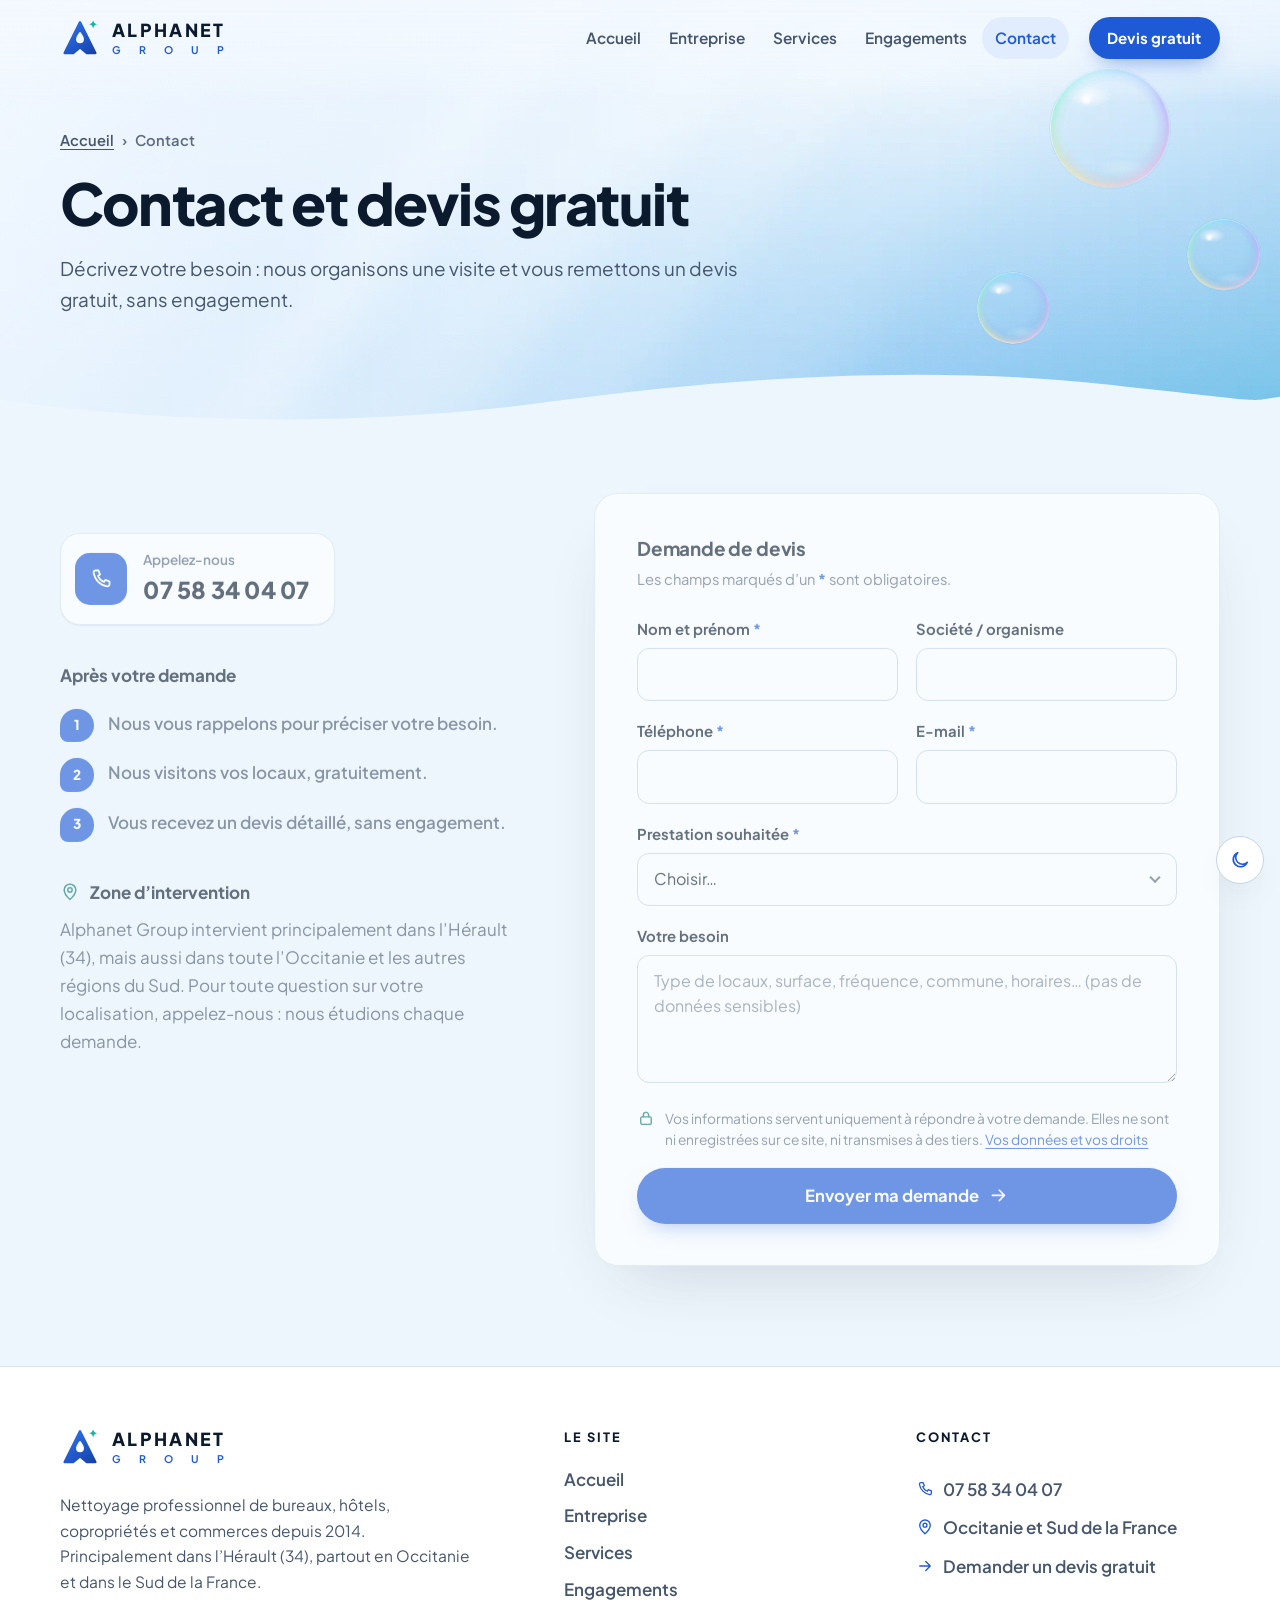
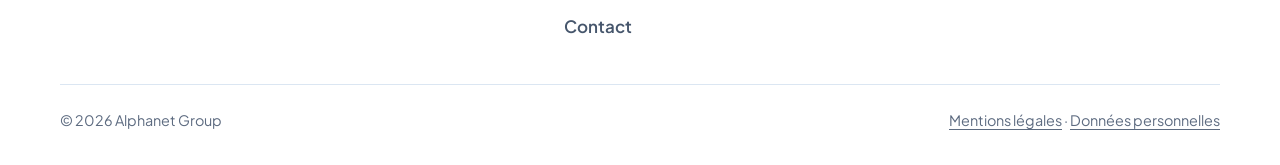
==== commit 25a72397: "Passer le site sur alphanet-group.fr hébergé par Cloudflare Pages Adresses canoniques, sitemap, robo" ====
--- a/contact.html
+++ b/contact.html
@@ -9,7 +9,7 @@
 
   <title>Contact et devis gratuit | Alphanet Group</title>
   <meta name="description" content="Devis gratuit pour le nettoyage de vos bureaux, hôtel, copropriété ou commerce, dans l’Hérault (34), en Occitanie et dans le Sud. Appelez le 07 58 34 04 07 ou écrivez-nous.">
-  <link rel="canonical" href="https://jonathan-bzr.github.io/alphanet-site/contact.html">
+  <link rel="canonical" href="https://alphanet-group.fr/contact.html">
   <meta name="color-scheme" content="light dark">
   <meta name="theme-color" content="#e8f3fd" data-theme-color>
 
@@ -18,8 +18,8 @@
   <meta property="og:site_name" content="Alphanet Group">
   <meta property="og:title" content="Contact et devis gratuit | Alphanet Group">
   <meta property="og:description" content="Devis gratuit pour le nettoyage de vos bureaux, hôtel, copropriété ou commerce, dans l’Hérault (34), en Occitanie et dans le Sud. Appelez le 07 58 34 04 07 ou écrivez-nous.">
-  <meta property="og:url" content="https://jonathan-bzr.github.io/alphanet-site/contact.html">
-  <meta property="og:image" content="https://jonathan-bzr.github.io/alphanet-site/assets/img/og-image.jpg">
+  <meta property="og:url" content="https://alphanet-group.fr/contact.html">
+  <meta property="og:image" content="https://alphanet-group.fr/assets/img/og-image.jpg">
   <meta property="og:image:width" content="1200">
   <meta property="og:image:height" content="630">
   <meta property="og:image:alt" content="Logo Alphanet Group, nettoyage professionnel dans l’Hérault (34) et en Occitanie">
@@ -30,13 +30,13 @@
   <link rel="apple-touch-icon" href="assets/img/apple-touch-icon.png">
   <link rel="preload" href="assets/fonts/plus-jakarta-sans-latin.woff2" as="font" type="font/woff2" crossorigin>
   <!-- Le numéro ?v= force le rechargement après chaque mise à jour : à augmenter quand le CSS ou le JS change -->
-  <link rel="stylesheet" href="assets/css/styles.css?v=20261018-3">
-  <script src="assets/js/theme.js?v=20261018-3"></script>
-  <script src="assets/js/main.js?v=20261018-3" defer></script>
+  <link rel="stylesheet" href="assets/css/styles.css?v=20261018-4">
+  <script src="assets/js/theme.js?v=20261018-4"></script>
+  <script src="assets/js/main.js?v=20261018-4" defer></script>
   <script type="application/ld+json">
   {"@context": "https://schema.org", "@type": "BreadcrumbList", "itemListElement": [
-    {"@type": "ListItem", "position": 1, "name": "Accueil", "item": "https://jonathan-bzr.github.io/alphanet-site/"},
-    {"@type": "ListItem", "position": 2, "name": "Contact", "item": "https://jonathan-bzr.github.io/alphanet-site/contact.html"}
+    {"@type": "ListItem", "position": 1, "name": "Accueil", "item": "https://alphanet-group.fr/"},
+    {"@type": "ListItem", "position": 2, "name": "Contact", "item": "https://alphanet-group.fr/contact.html"}
   ]}
   </script>
 </head>
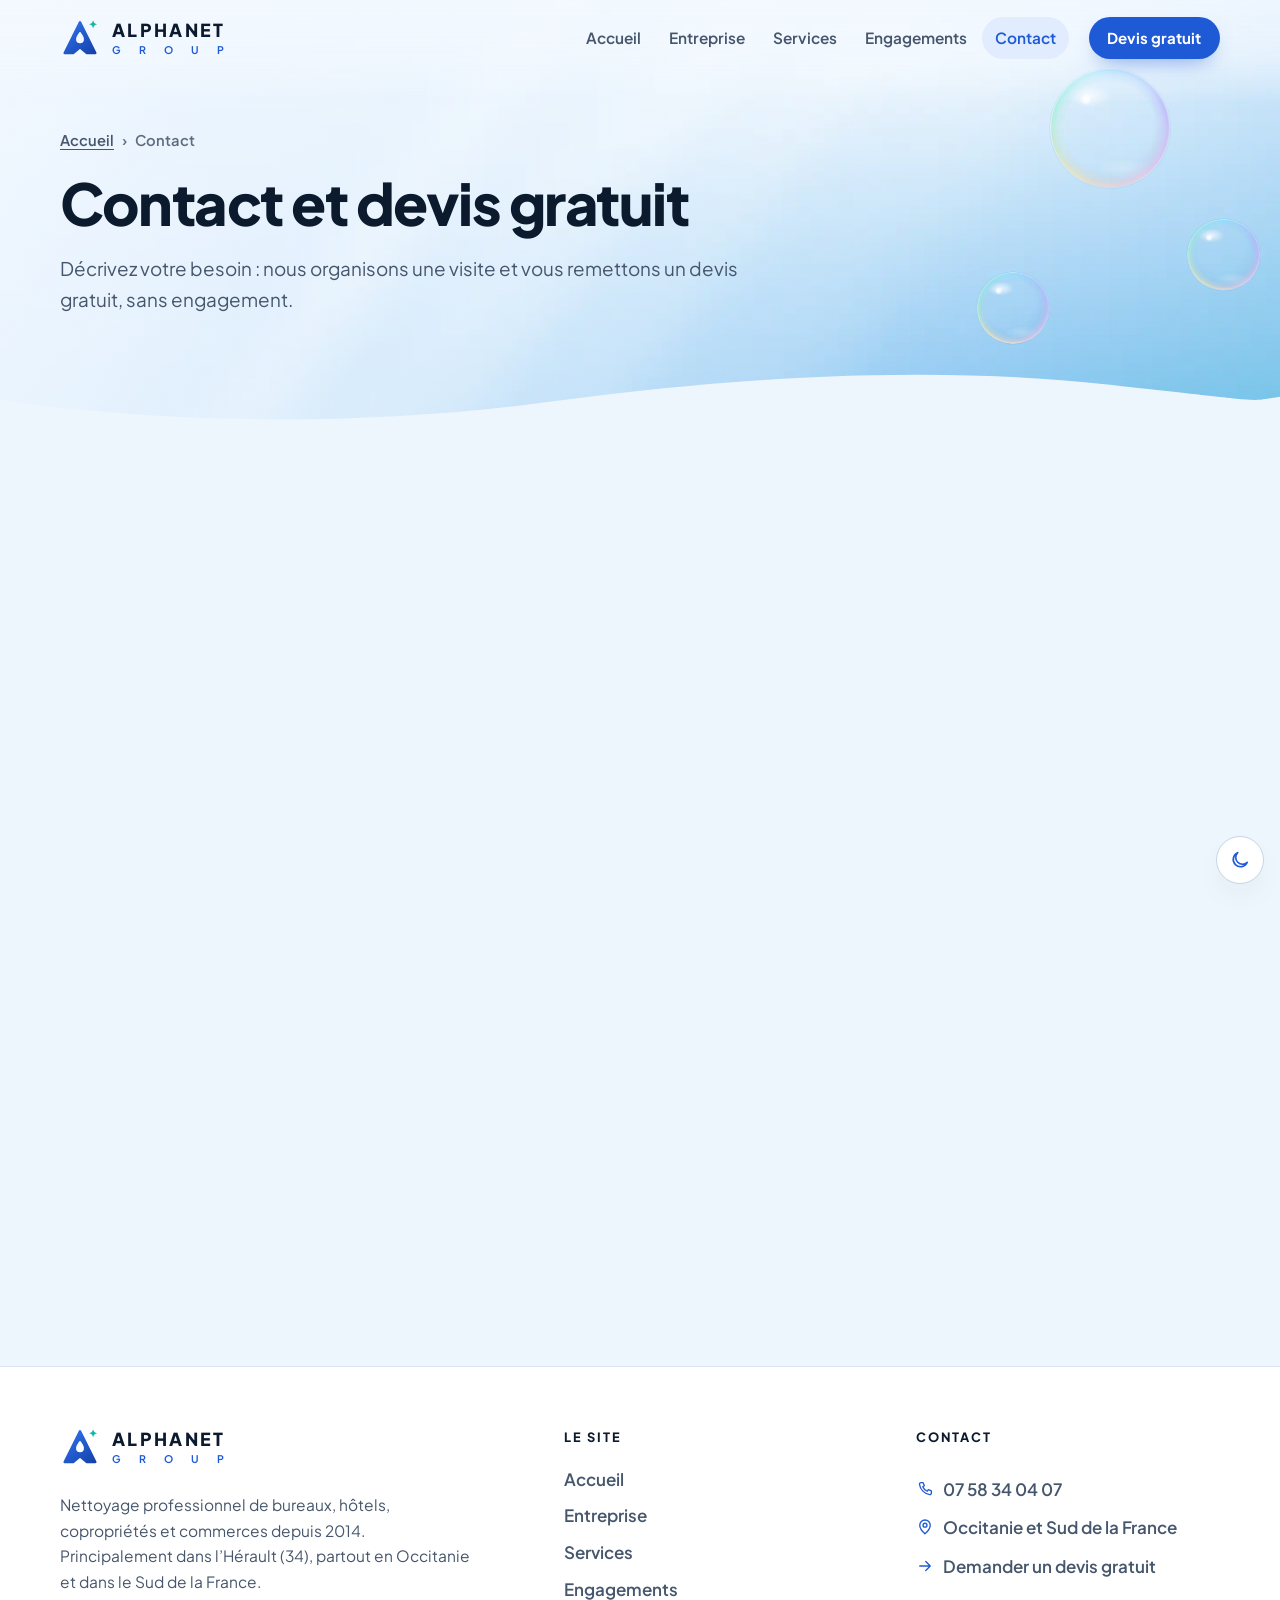
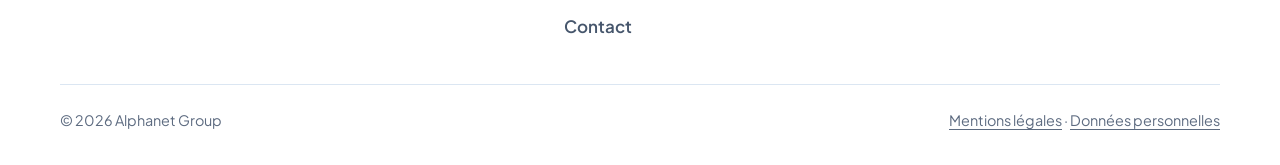
==== commit c864338d: "Formulaire et mentions légales sur contact@alphanet-group.fr La boîte professionnelle Zimbra (OVHclo" ====
--- a/contact.html
+++ b/contact.html
@@ -30,9 +30,9 @@
   <link rel="apple-touch-icon" href="assets/img/apple-touch-icon.png">
   <link rel="preload" href="assets/fonts/plus-jakarta-sans-latin.woff2" as="font" type="font/woff2" crossorigin>
   <!-- Le numéro ?v= force le rechargement après chaque mise à jour : à augmenter quand le CSS ou le JS change -->
-  <link rel="stylesheet" href="assets/css/styles.css?v=20261018-4">
-  <script src="assets/js/theme.js?v=20261018-4"></script>
-  <script src="assets/js/main.js?v=20261018-4" defer></script>
+  <link rel="stylesheet" href="assets/css/styles.css?v=20261018-5">
+  <script src="assets/js/theme.js?v=20261018-5"></script>
+  <script src="assets/js/main.js?v=20261018-5" defer></script>
   <script type="application/ld+json">
   {"@context": "https://schema.org", "@type": "BreadcrumbList", "itemListElement": [
     {"@type": "ListItem", "position": 1, "name": "Accueil", "item": "https://alphanet-group.fr/"},
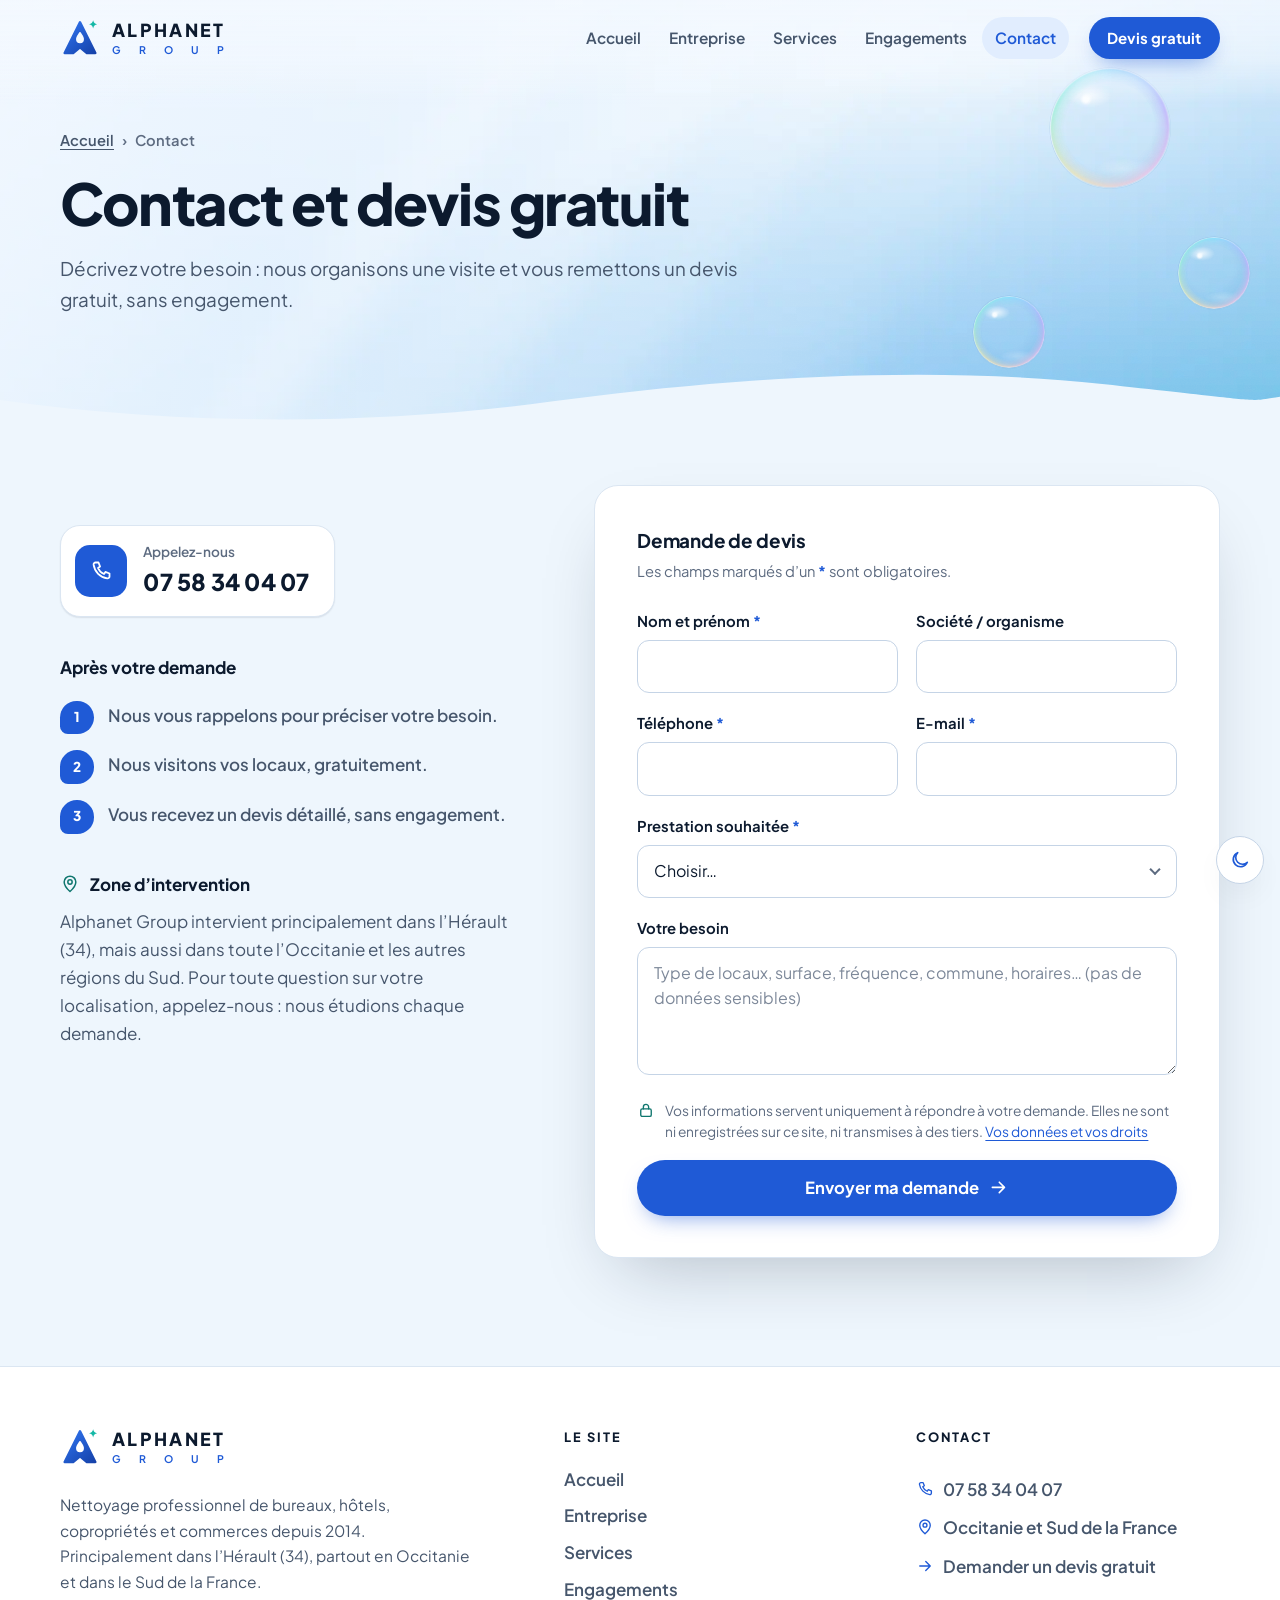
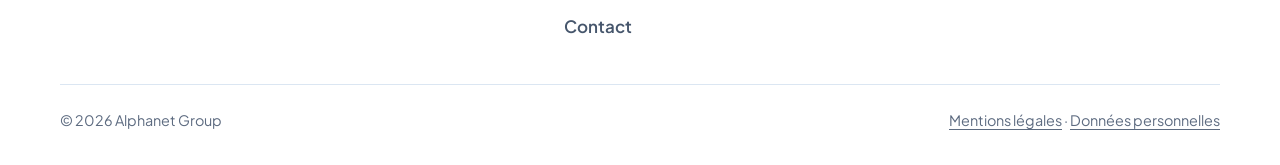
==== commit b56a8ae8: "Formulaire : envoi direct à contact@ avec un e-mail mis en forme La demande de devis est envoyée par" ====
--- a/contact.html
+++ b/contact.html
@@ -4,7 +4,7 @@
   <meta charset="utf-8">
   <meta name="viewport" content="width=device-width, initial-scale=1, viewport-fit=cover">
   <!-- Sécurité : la page ne peut charger que les fichiers du site lui-même (aucun service tiers, aucun script extérieur) -->
-  <meta http-equiv="Content-Security-Policy" content="default-src 'self'; script-src 'self'; style-src 'self'; img-src 'self'; font-src 'self'; connect-src 'none'; media-src 'none'; object-src 'none'; frame-src 'none'; worker-src 'none'; manifest-src 'none'; form-action 'none'; base-uri 'none'; upgrade-insecure-requests; require-trusted-types-for 'script'">
+  <meta http-equiv="Content-Security-Policy" content="default-src 'self'; script-src 'self'; style-src 'self'; img-src 'self'; font-src 'self'; connect-src 'self'; media-src 'none'; object-src 'none'; frame-src 'none'; worker-src 'none'; manifest-src 'none'; form-action 'none'; base-uri 'none'; upgrade-insecure-requests; require-trusted-types-for 'script'">
   <meta name="referrer" content="strict-origin-when-cross-origin">
 
   <title>Contact et devis gratuit | Alphanet Group</title>
@@ -30,9 +30,9 @@
   <link rel="apple-touch-icon" href="assets/img/apple-touch-icon.png">
   <link rel="preload" href="assets/fonts/plus-jakarta-sans-latin.woff2" as="font" type="font/woff2" crossorigin>
   <!-- Le numéro ?v= force le rechargement après chaque mise à jour : à augmenter quand le CSS ou le JS change -->
-  <link rel="stylesheet" href="assets/css/styles.css?v=20261018-5">
-  <script src="assets/js/theme.js?v=20261018-5"></script>
-  <script src="assets/js/main.js?v=20261018-5" defer></script>
+  <link rel="stylesheet" href="assets/css/styles.css?v=20261018-6">
+  <script src="assets/js/theme.js?v=20261018-6"></script>
+  <script src="assets/js/main.js?v=20261018-6" defer></script>
   <script type="application/ld+json">
   {"@context": "https://schema.org", "@type": "BreadcrumbList", "itemListElement": [
     {"@type": "ListItem", "position": 1, "name": "Accueil", "item": "https://alphanet-group.fr/"},
@@ -209,6 +209,10 @@
               <label for="f-message">Votre besoin</label>
               <textarea id="f-message" name="message" rows="4" maxlength="1500" placeholder="Type de locaux, surface, fréquence, commune, horaires… (pas de données sensibles)"></textarea>
             </div>
+            <div class="form-hp" aria-hidden="true">
+              <label for="f-site">Ne pas remplir ce champ</label>
+              <input id="f-site" name="site_web" type="text" tabindex="-1" autocomplete="off">
+            </div>
             <p class="form-privacy"><svg class="ico" aria-hidden="true"><use href="#i-lock"/></svg><span>Vos informations servent uniquement à répondre à votre demande. Elles ne sont ni enregistrées sur ce site, ni transmises à des tiers. <a href="mentions-legales.html#donnees">Vos données et vos droits</a></span></p>
             <div class="form-submit">
               <button class="btn btn-primary btn-lg" type="submit">Envoyer ma demande <svg class="ico ico-arrow" aria-hidden="true"><use href="#i-arrow"/></svg></button>
--- a/assets/css/styles.css
+++ b/assets/css/styles.css
@@ -819,6 +819,13 @@
   background: var(--primary-soft); color: var(--text); font-weight: 600; font-size: .96rem;
 }
 .form-status .ico { width: 20px; height: 20px; margin-top: .1rem; color: var(--primary); }
+.form-status.is-error { background: var(--surface-2, var(--primary-soft)); box-shadow: inset 3px 0 0 #d64545; }
+.form-status.is-error .ico { color: #d64545; }
+.form-status-body { display: grid; gap: .6rem; }
+.form-status-body .btn { justify-self: start; }
+.form-submit .btn[disabled] { opacity: .7; cursor: progress; transform: none; }
+/* Champ piège invisible : seuls les robots le remplissent */
+.form-hp { position: absolute; left: -10000px; top: auto; width: 1px; height: 1px; overflow: hidden; }
 .form-noscript { margin-top: 1rem; font-weight: 600; }
 
 
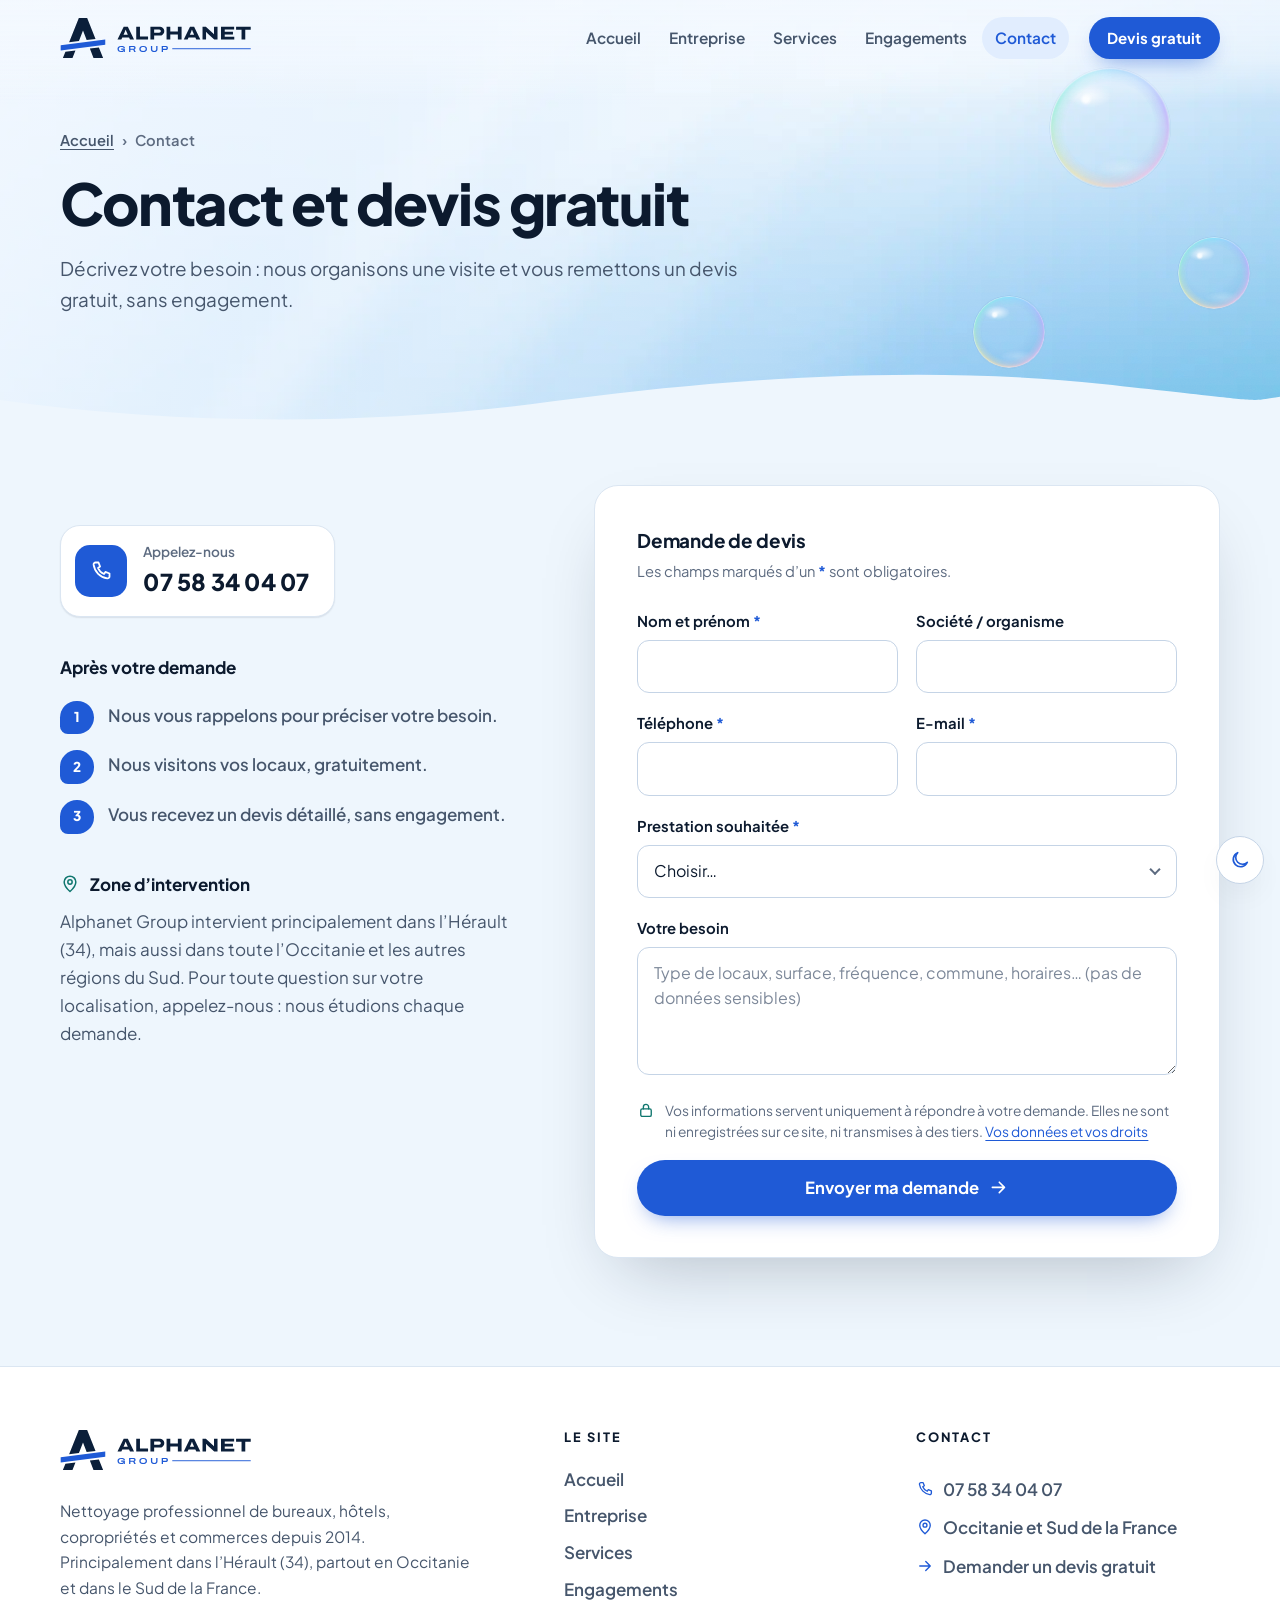
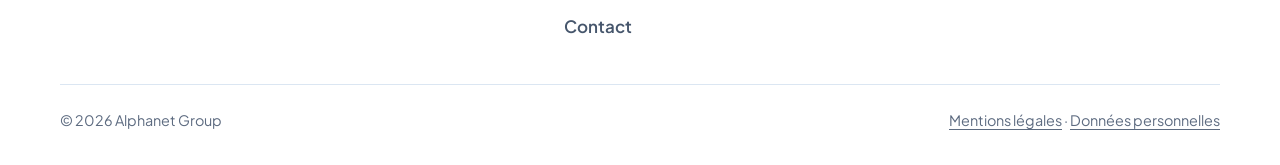
==== commit 8b88935b: "Nouveau logo : « A » coupé par un trait de raclette Pictogramme en aplats (bleu marine et bleu, sans" ====
--- a/contact.html
+++ b/contact.html
@@ -30,9 +30,9 @@
   <link rel="apple-touch-icon" href="assets/img/apple-touch-icon.png">
   <link rel="preload" href="assets/fonts/plus-jakarta-sans-latin.woff2" as="font" type="font/woff2" crossorigin>
   <!-- Le numéro ?v= force le rechargement après chaque mise à jour : à augmenter quand le CSS ou le JS change -->
-  <link rel="stylesheet" href="assets/css/styles.css?v=20261018-6">
-  <script src="assets/js/theme.js?v=20261018-6"></script>
-  <script src="assets/js/main.js?v=20261018-6" defer></script>
+  <link rel="stylesheet" href="assets/css/styles.css?v=20261018-7">
+  <script src="assets/js/theme.js?v=20261018-7"></script>
+  <script src="assets/js/main.js?v=20261018-7" defer></script>
   <script type="application/ld+json">
   {"@context": "https://schema.org", "@type": "BreadcrumbList", "itemListElement": [
     {"@type": "ListItem", "position": 1, "name": "Accueil", "item": "https://alphanet-group.fr/"},
@@ -46,13 +46,12 @@
   <!-- Logo et pictogrammes partagés -->
   <svg class="svg-sprite" aria-hidden="true" focusable="false">
     <defs>
-      <linearGradient id="g-brand" x1="10" y1="6" x2="56" y2="58" gradientUnits="userSpaceOnUse">
-        <stop offset="0" class="brand-stop-a"/>
-        <stop offset="1" class="brand-stop-b"/>
-      </linearGradient>
-      <symbol id="logo-mark" viewBox="0 0 64 64">
-        <path fill="url(#g-brand)" stroke="url(#g-brand)" fill-rule="evenodd" stroke-width="4" stroke-linejoin="round" d="M32 7 56.5 56H43L32 47 21 56H7.5ZM32 18.5s-8.3 10.2-8.3 15.6a8.3 8.3 0 0 0 16.6 0c0-5.4-8.3-15.6-8.3-15.6Z"/>
-        <path class="brand-spark" d="M53 3.6q1.1 5.4 6.4 6.5-5.3 1.1-6.4 6.5-1.1-5.4-6.5-6.5 5.4-1.1 6.5-6.5Z"/>
+      <symbol id="logo" viewBox="0 0 266.4 64">
+        <path class="logo-ink" d="M26.20 4.00 32.40 4.00 32.40 20.45 26.39 36.30 12.69 38.07ZM37.09 34.92 31.60 20.45 31.60 4.00 37.80 4.00 49.43 33.33ZM21.47 49.28 17.40 60.00 4.00 60.00 7.54 51.08ZM60.00 60.00 46.60 60.00 41.55 46.69 54.08 45.07Z"/>
+        <path class="logo-blue" d="M1.00 42.00 63.00 34.00 63.00 41.50 1.00 49.50Z"/>
+        <path class="logo-ink" d="M80.0 34.0 88.61956030273437 16.467641845703128H94.39137573242188L103.01093603515625 34.0H97.3943369140625L96.0694326171875 31.19054248046875H86.66100341796876L85.34995727539062 34.0ZM88.39887573242187 27.38885107421875H94.33156030273437L92.73502124023437 23.825475097656252Q92.63523754882813 23.586549560546878 92.45534924316406 23.149164794921877Q92.2754609375 22.711780029296875 92.08171447753907 22.21424987792969Q91.88796801757813 21.716719726562502 91.72443432617189 21.289040649414062Q91.56090063476563 20.861361572265626 91.47996801757813 20.65570556640625H91.289826171875Q91.10190063476563 21.124131103515627 90.85715417480469 21.731698486328128Q90.61240771484376 22.339265869140625 90.38623217773437 22.90969140625Q90.160056640625 23.480116943359377 89.99541479492187 23.837116943359376Z M106.06599291992188 34.0V16.467641845703128H111.25851757812501V29.820801513671874H122.51509912109375V34.0Z M125.80299291992188 34.0V16.467641845703128H139.33404248046875Q141.05640063476562 16.467641845703128 142.3532960205078 17.22792907714844Q143.65019140625 17.988216308593753 144.37222863769532 19.33139892578125Q145.09426586914063 20.674581542968753 145.09426586914063 22.42649453667535Q145.09426586914063 24.195237548828125 144.3594786376953 25.556991088867186Q143.62469140625 26.91874462890625 142.3161541748047 27.672102783203123Q141.00761694335938 28.4254609375 139.28747509765626 28.4254609375H130.995517578125V34.0ZM130.995517578125 24.5772021484375H137.84230493164063Q138.9944326171875 24.5772021484375 139.58999291992188 24.02340813623716Q140.18555322265624 23.469614124036816 140.18555322265624 22.450451081576414Q140.18555322265624 21.75887939453125 139.9156863455636 21.28657901908256Q139.645819468471 20.81427864363387 139.126842351423 20.565089639199748Q138.607865234375 20.315900634765626 137.84230493164063 20.315900634765626H130.995517578125Z M148.26849291992187 34.0V16.467641845703128H153.461017578125V22.99232983398438H163.9837021484375V16.467641845703128H169.1762268066406V34.0H163.9837021484375V27.1715283203125H153.461017578125V34.0Z M172.2335 34.0 180.85306030273438 16.467641845703128H186.62487573242186L195.24443603515624 34.0H189.6278369140625L188.30293261718748 31.19054248046875H178.89450341796874L177.58345727539063 34.0ZM180.63237573242188 27.38885107421875H186.56506030273437L184.96852124023437 23.825475097656252Q184.8687375488281 23.586549560546878 184.68884924316404 23.149164794921877Q184.50896093749998 22.711780029296875 184.31521447753903 22.21424987792969Q184.1214680175781 21.716719726562502 183.95793432617188 21.289040649414062Q183.79440063476562 20.861361572265626 183.71346801757812 20.65570556640625H183.523326171875Q183.33540063476562 21.124131103515627 183.09065417480468 21.731698486328128Q182.84590771484375 22.339265869140625 182.61973217773436 22.90969140625Q182.39355664062498 23.480116943359377 182.22891479492188 23.837116943359376Z M198.29949291992187 34.0V16.467641845703128H202.94378002929687L212.03288647460937 24.647638427734375Q212.26737939453125 24.844989501953126 212.62937231445312 25.204766113281252Q212.991365234375 25.564542724609375 213.38467907714843 25.949819335937498Q213.77799291992187 26.335095947265625 214.07956030273436 26.6460888671875H214.3112766113281Q214.299634765625 26.1959541015625 214.2821719970703 25.5035693359375Q214.2647092285156 24.8111845703125 214.2647092285156 24.27346826171875V16.467641845703128H219.17951049804688V34.0H214.597865234375L205.73270556640625 25.99516650390625Q205.1273544921875 25.456889892578126 204.45825341796876 24.799150512695313Q203.78915234375 24.1414111328125 203.3855849609375 23.74006005859375H203.17936865234375Q203.19101049804686 24.085418212890623 203.20265234375 24.8171611328125Q203.2142941894531 25.548904052734375 203.2142941894531 26.398173583984374V34.0Z M224.00349291992188 34.0V16.467641845703128H242.28031909179688V20.315900634765626H229.2098757324219V23.260627685546876H240.65331201171875V26.9841630859375H229.2098757324219V30.1517412109375H242.4843190917969V34.0Z M252.58399999999997 34.0V20.646840332031253H244.98665600585937V16.467641845703128H265.37386865234373V20.646840332031253H257.77652465820313V34.0Z"/>
+        <path class="logo-sub" d="M84.992 51.523999999999994Q82.496 51.523999999999994 81.24799999999999 50.46799999999999Q80.0 49.41199999999999 80.0 47.263999999999996Q80.0 45.85999999999999 80.636 44.90599999999999Q81.27199999999999 43.952 82.478 43.471999999999994Q83.684 42.992 85.364 42.992Q86.456 42.992 87.356 43.178Q88.256 43.364 88.91 43.742Q89.564 44.12 89.91799999999999 44.696Q90.27199999999999 45.27199999999999 90.27199999999999 46.05199999999999H88.496Q88.496 45.62 88.244 45.31999999999999Q87.99199999999999 45.019999999999996 87.56 44.846Q87.128 44.672 86.582 44.593999999999994Q86.036 44.516 85.43599999999999 44.516Q84.66799999999999 44.516 84.014 44.666Q83.36 44.815999999999995 82.88 45.134Q82.39999999999999 45.452 82.136 45.943999999999996Q81.872 46.43599999999999 81.872 47.108V47.395999999999994Q81.872 48.331999999999994 82.28 48.901999999999994Q82.688 49.471999999999994 83.438 49.73599999999999Q84.188 49.99999999999999 85.208 49.99999999999999Q86.336 49.99999999999999 87.062 49.79599999999999Q87.788 49.592 88.142 49.208Q88.496 48.824 88.496 48.30799999999999V48.211999999999996H85.16V46.77199999999999H90.28399999999999V51.379999999999995H89.156L88.964 50.3Q88.52 50.73199999999999 87.90199999999999 51.001999999999995Q87.28399999999999 51.272 86.54599999999999 51.397999999999996Q85.80799999999999 51.523999999999994 84.992 51.523999999999994Z M96.116 51.379999999999995V43.135999999999996H102.644Q103.52 43.135999999999996 104.078 43.489999999999995Q104.636 43.843999999999994 104.912 44.425999999999995Q105.188 45.007999999999996 105.188 45.715999999999994Q105.188 46.44799999999999 104.81 47.08999999999999Q104.432 47.73199999999999 103.64 48.092L105.392 51.379999999999995H103.34L101.828 48.44H97.94V51.379999999999995ZM97.94 46.928H102.14Q102.704 46.928 103.00999999999999 46.598Q103.316 46.267999999999994 103.316 45.751999999999995Q103.316 45.403999999999996 103.184 45.157999999999994Q103.05199999999999 44.91199999999999 102.788 44.785999999999994Q102.524 44.66 102.14 44.66H97.94Z M115.69518059299192 51.523999999999994Q114.06162803234501 51.523999999999994 112.8708140161725 51.025999999999996Q111.67999999999999 50.528 111.038 49.574Q110.396 48.62 110.396 47.25767634854771Q110.396 45.88399999999999 111.038 44.93599999999999Q111.67999999999999 43.98799999999999 112.8708140161725 43.489999999999995Q114.06162803234501 42.992 115.69518059299192 42.992Q117.344 42.992 118.532 43.489999999999995Q119.72 43.98799999999999 120.362 44.93599999999999Q121.004 45.88399999999999 121.004 47.25767634854771Q121.004 48.62 120.362 49.574Q119.72 50.528 118.532 51.025999999999996Q117.344 51.523999999999994 115.69518059299192 51.523999999999994ZM115.7 49.99999999999999Q116.444 49.99999999999999 117.068 49.831999999999994Q117.692 49.663999999999994 118.154 49.339999999999996Q118.616 49.016 118.874 48.522999999999996Q119.132 48.029999999999994 119.132 47.38399999999999V47.108Q119.132 46.46443835616438 118.874 45.97621917808219Q118.616 45.48799999999999 118.154 45.163999999999994Q117.692 44.839999999999996 117.068 44.678Q116.444 44.516 115.7 44.516Q114.956 44.516 114.332 44.678Q113.708 44.839999999999996 113.246 45.163999999999994Q112.78399999999999 45.48799999999999 112.532 45.97621917808219Q112.28 46.46443835616438 112.28 47.108V47.38399999999999Q112.28 48.029999999999994 112.532 48.522999999999996Q112.78399999999999 49.016 113.246 49.339999999999996Q113.708 49.663999999999994 114.332 49.831999999999994Q114.956 49.99999999999999 115.7 49.99999999999999Z M131.072 51.523999999999994Q129.524 51.523999999999994 128.51 51.044Q127.496 50.56399999999999 126.99799999999999 49.681999999999995Q126.5 48.8 126.5 47.599999999999994V43.135999999999996H128.324V47.516Q128.324 48.70399999999999 129.038 49.35199999999999Q129.752 49.99999999999999 131.072 49.99999999999999Q132.392 49.99999999999999 133.106 49.35199999999999Q133.82 48.70399999999999 133.82 47.516V43.135999999999996H135.644V47.599999999999994Q135.644 48.8 135.14600000000002 49.681999999999995Q134.648 50.56399999999999 133.64 51.044Q132.632 51.523999999999994 131.072 51.523999999999994Z M141.5 51.379999999999995V43.135999999999996H147.548Q148.352 43.135999999999996 148.94600000000003 43.483999999999995Q149.54000000000002 43.831999999999994 149.87 44.437999999999995Q150.20000000000002 45.044 150.20000000000002 45.83582222222222Q150.20000000000002 46.61599999999999 149.86400000000003 47.233999999999995Q149.52800000000002 47.852 148.92200000000003 48.199999999999996Q148.316 48.547999999999995 147.5 48.547999999999995H143.324V51.379999999999995ZM143.324 47.023999999999994H146.996Q147.63600000000002 47.023999999999994 147.988 46.71121917808219Q148.34 46.39843835616438 148.34 45.847095890410955Q148.34 45.476 148.18365714285716 45.21135135135135Q148.0273142857143 44.946702702702694 147.72765714285717 44.803351351351345Q147.42800000000003 44.66 146.996 44.66H143.324Z"/>
+        <rect class="logo-sub" x="156.20" y="46.29" width="109.17" height="1.3"/>
       </symbol>
       <symbol id="i-arrow" viewBox="0 0 24 24"><path d="M5 12h14M13 6l6 6-6 6"/></symbol>
       <symbol id="i-phone" viewBox="0 0 24 24"><path d="M6.6 3.5h2.9l1.6 4.1-2.1 1.4a11 11 0 0 0 6 6l1.4-2.1 4.1 1.6v2.9a2 2 0 0 1-2.2 2A16 16 0 0 1 4.6 5.7a2 2 0 0 1 2-2.2z"/></symbol>
@@ -84,11 +83,7 @@
   <header class="site-header" data-header>
     <div class="container header-inner">
       <a class="brand" href="index.html" aria-label="Alphanet Group, accueil">
-        <svg class="brand-mark" aria-hidden="true"><use href="#logo-mark"/></svg>
-        <span class="brand-text" aria-hidden="true">
-          <span class="brand-name">Alphanet</span>
-          <span class="brand-sub"><span>G</span><span>r</span><span>o</span><span>u</span><span>p</span></span>
-        </span>
+        <svg class="brand-logo" aria-hidden="true"><use href="#logo"/></svg>
       </a>
       <nav class="nav" aria-label="Navigation principale">
         <ul class="nav-list">
@@ -232,11 +227,7 @@
     <div class="container footer-inner">
       <div class="footer-brand">
         <a class="brand" href="index.html" aria-label="Alphanet Group, accueil">
-          <svg class="brand-mark" aria-hidden="true"><use href="#logo-mark"/></svg>
-          <span class="brand-text" aria-hidden="true">
-            <span class="brand-name">Alphanet</span>
-            <span class="brand-sub"><span>G</span><span>r</span><span>o</span><span>u</span><span>p</span></span>
-          </span>
+          <svg class="brand-logo" aria-hidden="true"><use href="#logo"/></svg>
         </a>
         <p>Nettoyage professionnel de bureaux, hôtels, copropriétés et commerces depuis 2014. Principalement dans l’Hérault (34), partout en Occitanie et dans le Sud de la France.</p>
       </div>
--- a/assets/css/styles.css
+++ b/assets/css/styles.css
@@ -42,9 +42,8 @@
   --danger: #c62828;
   --focus: rgb(31 90 214 / .28);
 
-  --mark-a: #2f74f0;           /* dégradé du logo */
-  --mark-b: #1541a8;
-  --mark-spark: #14b8a6;
+  --logo-ink: #0b1f3a;         /* logo : « A » et ALPHANET */
+  --logo-blue: #1f5ad6;        /* logo : trait de raclette et GROUP */
 
   --header-bg: rgb(255 255 255 / .82);
   --chip-bg: rgb(255 255 255 / .62);
@@ -100,9 +99,8 @@
   --danger: #ff8a80;
   --focus: rgb(122 167 255 / .35);
 
-  --mark-a: #8bb6ff;
-  --mark-b: #3d7bf0;
-  --mark-spark: #2dd4bf;
+  --logo-ink: #ffffff;
+  --logo-blue: #7aa7ff;
 
   --header-bg: rgb(12 26 48 / .82);
   --chip-bg: rgb(20 40 67 / .8);
@@ -167,9 +165,8 @@
   width: 1.25em; height: 1.25em; flex: none;
   fill: none; stroke: currentColor; stroke-width: 1.8; stroke-linecap: round; stroke-linejoin: round;
 }
-.brand-stop-a { stop-color: var(--mark-a); }
-.brand-stop-b { stop-color: var(--mark-b); }
-.brand-spark { fill: var(--mark-spark); }
+.logo-ink { fill: var(--logo-ink); }
+.logo-blue, .logo-sub { fill: var(--logo-blue); }
 
 .skip-link {
   position: fixed; z-index: 100; top: .75rem; left: .75rem;
@@ -277,11 +274,8 @@
 }
 
 .brand { display: inline-flex; align-items: center; gap: .75rem; color: var(--text); text-decoration: none; }
-.brand-mark { width: 40px; height: 40px; }
-.brand-text { display: inline-flex; flex-direction: column; line-height: 1; }
-.brand-name { font-size: 1.12rem; font-weight: 800; letter-spacing: .13em; text-transform: uppercase; }
-/* « GROUP » réparti sur toute la largeur de « ALPHANET », comme sur le logo */
-.brand-sub { display: flex; justify-content: space-between; margin-top: .38rem; padding-right: .13em; color: var(--primary); font-size: .66rem; font-weight: 650; text-transform: uppercase; }
+/* Logo complet (pictogramme + ALPHANET GROUP), proportions 266,4 x 64 */
+.brand-logo { display: block; height: 46px; width: calc(46px * 266.4 / 64); }
 
 .nav { margin-left: auto; }
 .nav-list { display: flex; gap: .15rem; }
@@ -346,9 +340,7 @@
 @media (max-width: 520px) {
   :root { --header-h: 66px; }
   .header-cta { display: none; }
-  .brand-mark { width: 34px; height: 34px; }
-  .brand-name { font-size: 1rem; }
-  .brand-sub { font-size: .6rem; }
+  .brand-logo { height: 38px; width: calc(38px * 266.4 / 64); }
 }
 
 
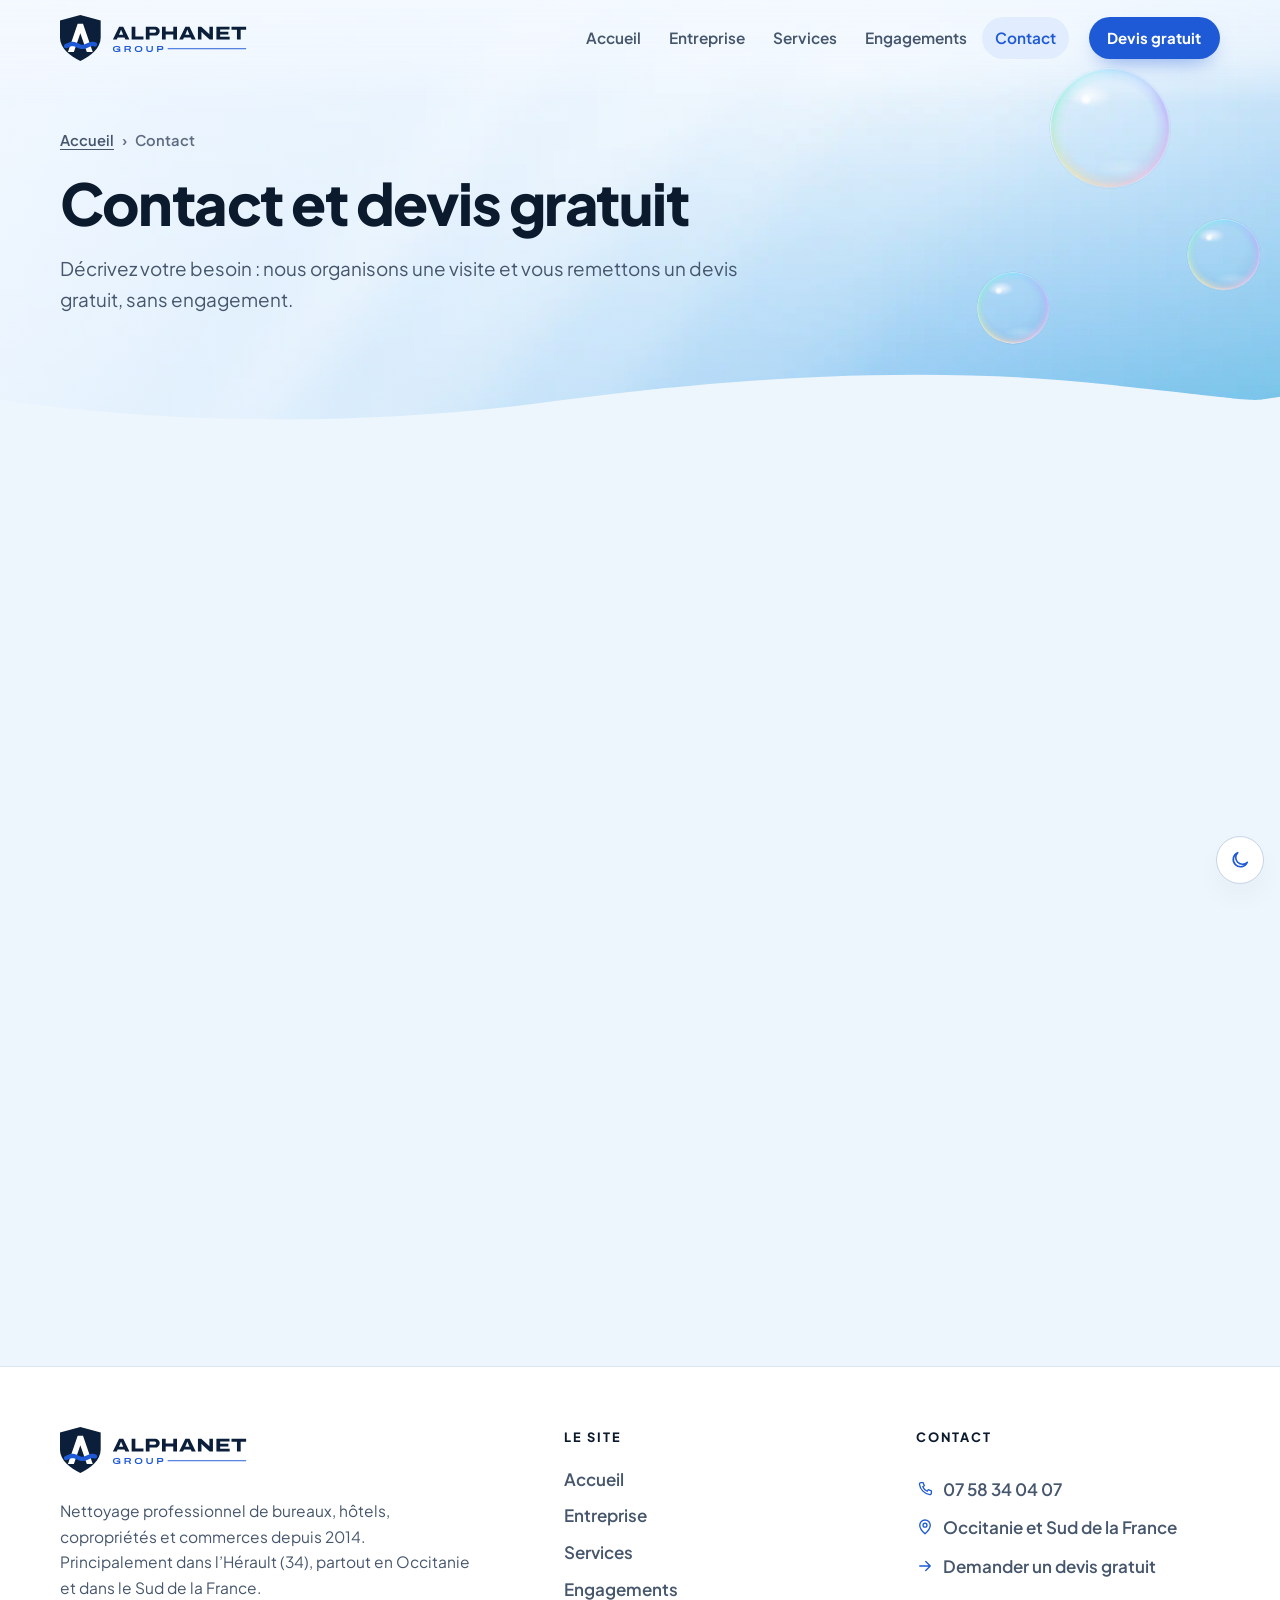
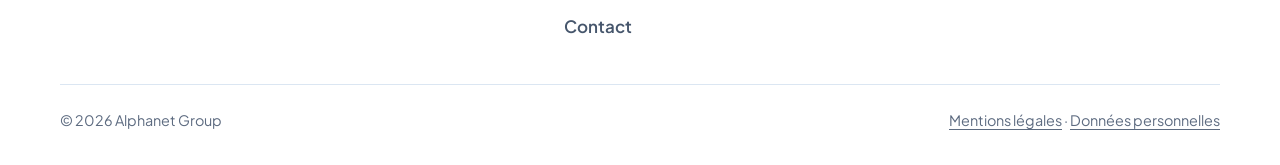
==== commit 4d668d12: "Nouveau logo : écusson bleu marine avec « A » blanc et vague bleue Remplace le « A » à la raclette p" ====
--- a/contact.html
+++ b/contact.html
@@ -30,9 +30,9 @@
   <link rel="apple-touch-icon" href="assets/img/apple-touch-icon.png">
   <link rel="preload" href="assets/fonts/plus-jakarta-sans-latin.woff2" as="font" type="font/woff2" crossorigin>
   <!-- Le numéro ?v= force le rechargement après chaque mise à jour : à augmenter quand le CSS ou le JS change -->
-  <link rel="stylesheet" href="assets/css/styles.css?v=20261018-7">
-  <script src="assets/js/theme.js?v=20261018-7"></script>
-  <script src="assets/js/main.js?v=20261018-7" defer></script>
+  <link rel="stylesheet" href="assets/css/styles.css?v=20261019-1">
+  <script src="assets/js/theme.js?v=20261019-1"></script>
+  <script src="assets/js/main.js?v=20261019-1" defer></script>
   <script type="application/ld+json">
   {"@context": "https://schema.org", "@type": "BreadcrumbList", "itemListElement": [
     {"@type": "ListItem", "position": 1, "name": "Accueil", "item": "https://alphanet-group.fr/"},
@@ -46,12 +46,13 @@
   <!-- Logo et pictogrammes partagés -->
   <svg class="svg-sprite" aria-hidden="true" focusable="false">
     <defs>
-      <symbol id="logo" viewBox="0 0 266.4 64">
-        <path class="logo-ink" d="M26.20 4.00 32.40 4.00 32.40 20.45 26.39 36.30 12.69 38.07ZM37.09 34.92 31.60 20.45 31.60 4.00 37.80 4.00 49.43 33.33ZM21.47 49.28 17.40 60.00 4.00 60.00 7.54 51.08ZM60.00 60.00 46.60 60.00 41.55 46.69 54.08 45.07Z"/>
-        <path class="logo-blue" d="M1.00 42.00 63.00 34.00 63.00 41.50 1.00 49.50Z"/>
-        <path class="logo-ink" d="M80.0 34.0 88.61956030273437 16.467641845703128H94.39137573242188L103.01093603515625 34.0H97.3943369140625L96.0694326171875 31.19054248046875H86.66100341796876L85.34995727539062 34.0ZM88.39887573242187 27.38885107421875H94.33156030273437L92.73502124023437 23.825475097656252Q92.63523754882813 23.586549560546878 92.45534924316406 23.149164794921877Q92.2754609375 22.711780029296875 92.08171447753907 22.21424987792969Q91.88796801757813 21.716719726562502 91.72443432617189 21.289040649414062Q91.56090063476563 20.861361572265626 91.47996801757813 20.65570556640625H91.289826171875Q91.10190063476563 21.124131103515627 90.85715417480469 21.731698486328128Q90.61240771484376 22.339265869140625 90.38623217773437 22.90969140625Q90.160056640625 23.480116943359377 89.99541479492187 23.837116943359376Z M106.06599291992188 34.0V16.467641845703128H111.25851757812501V29.820801513671874H122.51509912109375V34.0Z M125.80299291992188 34.0V16.467641845703128H139.33404248046875Q141.05640063476562 16.467641845703128 142.3532960205078 17.22792907714844Q143.65019140625 17.988216308593753 144.37222863769532 19.33139892578125Q145.09426586914063 20.674581542968753 145.09426586914063 22.42649453667535Q145.09426586914063 24.195237548828125 144.3594786376953 25.556991088867186Q143.62469140625 26.91874462890625 142.3161541748047 27.672102783203123Q141.00761694335938 28.4254609375 139.28747509765626 28.4254609375H130.995517578125V34.0ZM130.995517578125 24.5772021484375H137.84230493164063Q138.9944326171875 24.5772021484375 139.58999291992188 24.02340813623716Q140.18555322265624 23.469614124036816 140.18555322265624 22.450451081576414Q140.18555322265624 21.75887939453125 139.9156863455636 21.28657901908256Q139.645819468471 20.81427864363387 139.126842351423 20.565089639199748Q138.607865234375 20.315900634765626 137.84230493164063 20.315900634765626H130.995517578125Z M148.26849291992187 34.0V16.467641845703128H153.461017578125V22.99232983398438H163.9837021484375V16.467641845703128H169.1762268066406V34.0H163.9837021484375V27.1715283203125H153.461017578125V34.0Z M172.2335 34.0 180.85306030273438 16.467641845703128H186.62487573242186L195.24443603515624 34.0H189.6278369140625L188.30293261718748 31.19054248046875H178.89450341796874L177.58345727539063 34.0ZM180.63237573242188 27.38885107421875H186.56506030273437L184.96852124023437 23.825475097656252Q184.8687375488281 23.586549560546878 184.68884924316404 23.149164794921877Q184.50896093749998 22.711780029296875 184.31521447753903 22.21424987792969Q184.1214680175781 21.716719726562502 183.95793432617188 21.289040649414062Q183.79440063476562 20.861361572265626 183.71346801757812 20.65570556640625H183.523326171875Q183.33540063476562 21.124131103515627 183.09065417480468 21.731698486328128Q182.84590771484375 22.339265869140625 182.61973217773436 22.90969140625Q182.39355664062498 23.480116943359377 182.22891479492188 23.837116943359376Z M198.29949291992187 34.0V16.467641845703128H202.94378002929687L212.03288647460937 24.647638427734375Q212.26737939453125 24.844989501953126 212.62937231445312 25.204766113281252Q212.991365234375 25.564542724609375 213.38467907714843 25.949819335937498Q213.77799291992187 26.335095947265625 214.07956030273436 26.6460888671875H214.3112766113281Q214.299634765625 26.1959541015625 214.2821719970703 25.5035693359375Q214.2647092285156 24.8111845703125 214.2647092285156 24.27346826171875V16.467641845703128H219.17951049804688V34.0H214.597865234375L205.73270556640625 25.99516650390625Q205.1273544921875 25.456889892578126 204.45825341796876 24.799150512695313Q203.78915234375 24.1414111328125 203.3855849609375 23.74006005859375H203.17936865234375Q203.19101049804686 24.085418212890623 203.20265234375 24.8171611328125Q203.2142941894531 25.548904052734375 203.2142941894531 26.398173583984374V34.0Z M224.00349291992188 34.0V16.467641845703128H242.28031909179688V20.315900634765626H229.2098757324219V23.260627685546876H240.65331201171875V26.9841630859375H229.2098757324219V30.1517412109375H242.4843190917969V34.0Z M252.58399999999997 34.0V20.646840332031253H244.98665600585937V16.467641845703128H265.37386865234373V20.646840332031253H257.77652465820313V34.0Z"/>
-        <path class="logo-sub" d="M84.992 51.523999999999994Q82.496 51.523999999999994 81.24799999999999 50.46799999999999Q80.0 49.41199999999999 80.0 47.263999999999996Q80.0 45.85999999999999 80.636 44.90599999999999Q81.27199999999999 43.952 82.478 43.471999999999994Q83.684 42.992 85.364 42.992Q86.456 42.992 87.356 43.178Q88.256 43.364 88.91 43.742Q89.564 44.12 89.91799999999999 44.696Q90.27199999999999 45.27199999999999 90.27199999999999 46.05199999999999H88.496Q88.496 45.62 88.244 45.31999999999999Q87.99199999999999 45.019999999999996 87.56 44.846Q87.128 44.672 86.582 44.593999999999994Q86.036 44.516 85.43599999999999 44.516Q84.66799999999999 44.516 84.014 44.666Q83.36 44.815999999999995 82.88 45.134Q82.39999999999999 45.452 82.136 45.943999999999996Q81.872 46.43599999999999 81.872 47.108V47.395999999999994Q81.872 48.331999999999994 82.28 48.901999999999994Q82.688 49.471999999999994 83.438 49.73599999999999Q84.188 49.99999999999999 85.208 49.99999999999999Q86.336 49.99999999999999 87.062 49.79599999999999Q87.788 49.592 88.142 49.208Q88.496 48.824 88.496 48.30799999999999V48.211999999999996H85.16V46.77199999999999H90.28399999999999V51.379999999999995H89.156L88.964 50.3Q88.52 50.73199999999999 87.90199999999999 51.001999999999995Q87.28399999999999 51.272 86.54599999999999 51.397999999999996Q85.80799999999999 51.523999999999994 84.992 51.523999999999994Z M96.116 51.379999999999995V43.135999999999996H102.644Q103.52 43.135999999999996 104.078 43.489999999999995Q104.636 43.843999999999994 104.912 44.425999999999995Q105.188 45.007999999999996 105.188 45.715999999999994Q105.188 46.44799999999999 104.81 47.08999999999999Q104.432 47.73199999999999 103.64 48.092L105.392 51.379999999999995H103.34L101.828 48.44H97.94V51.379999999999995ZM97.94 46.928H102.14Q102.704 46.928 103.00999999999999 46.598Q103.316 46.267999999999994 103.316 45.751999999999995Q103.316 45.403999999999996 103.184 45.157999999999994Q103.05199999999999 44.91199999999999 102.788 44.785999999999994Q102.524 44.66 102.14 44.66H97.94Z M115.69518059299192 51.523999999999994Q114.06162803234501 51.523999999999994 112.8708140161725 51.025999999999996Q111.67999999999999 50.528 111.038 49.574Q110.396 48.62 110.396 47.25767634854771Q110.396 45.88399999999999 111.038 44.93599999999999Q111.67999999999999 43.98799999999999 112.8708140161725 43.489999999999995Q114.06162803234501 42.992 115.69518059299192 42.992Q117.344 42.992 118.532 43.489999999999995Q119.72 43.98799999999999 120.362 44.93599999999999Q121.004 45.88399999999999 121.004 47.25767634854771Q121.004 48.62 120.362 49.574Q119.72 50.528 118.532 51.025999999999996Q117.344 51.523999999999994 115.69518059299192 51.523999999999994ZM115.7 49.99999999999999Q116.444 49.99999999999999 117.068 49.831999999999994Q117.692 49.663999999999994 118.154 49.339999999999996Q118.616 49.016 118.874 48.522999999999996Q119.132 48.029999999999994 119.132 47.38399999999999V47.108Q119.132 46.46443835616438 118.874 45.97621917808219Q118.616 45.48799999999999 118.154 45.163999999999994Q117.692 44.839999999999996 117.068 44.678Q116.444 44.516 115.7 44.516Q114.956 44.516 114.332 44.678Q113.708 44.839999999999996 113.246 45.163999999999994Q112.78399999999999 45.48799999999999 112.532 45.97621917808219Q112.28 46.46443835616438 112.28 47.108V47.38399999999999Q112.28 48.029999999999994 112.532 48.522999999999996Q112.78399999999999 49.016 113.246 49.339999999999996Q113.708 49.663999999999994 114.332 49.831999999999994Q114.956 49.99999999999999 115.7 49.99999999999999Z M131.072 51.523999999999994Q129.524 51.523999999999994 128.51 51.044Q127.496 50.56399999999999 126.99799999999999 49.681999999999995Q126.5 48.8 126.5 47.599999999999994V43.135999999999996H128.324V47.516Q128.324 48.70399999999999 129.038 49.35199999999999Q129.752 49.99999999999999 131.072 49.99999999999999Q132.392 49.99999999999999 133.106 49.35199999999999Q133.82 48.70399999999999 133.82 47.516V43.135999999999996H135.644V47.599999999999994Q135.644 48.8 135.14600000000002 49.681999999999995Q134.648 50.56399999999999 133.64 51.044Q132.632 51.523999999999994 131.072 51.523999999999994Z M141.5 51.379999999999995V43.135999999999996H147.548Q148.352 43.135999999999996 148.94600000000003 43.483999999999995Q149.54000000000002 43.831999999999994 149.87 44.437999999999995Q150.20000000000002 45.044 150.20000000000002 45.83582222222222Q150.20000000000002 46.61599999999999 149.86400000000003 47.233999999999995Q149.52800000000002 47.852 148.92200000000003 48.199999999999996Q148.316 48.547999999999995 147.5 48.547999999999995H143.324V51.379999999999995ZM143.324 47.023999999999994H146.996Q147.63600000000002 47.023999999999994 147.988 46.71121917808219Q148.34 46.39843835616438 148.34 45.847095890410955Q148.34 45.476 148.18365714285716 45.21135135135135Q148.0273142857143 44.946702702702694 147.72765714285717 44.803351351351345Q147.42800000000003 44.66 146.996 44.66H143.324Z"/>
-        <rect class="logo-sub" x="156.20" y="46.29" width="109.17" height="1.3"/>
+      <symbol id="logo" viewBox="0 0 260.0 64">
+        <path class="logo-ink" d="M28.30 0L56.60 7.5V31.5C56.60 46 42.30 57 28.30 64C14.30 57 0.00 46 0.00 31.5V7.5Z"/>
+        <path class="logo-paper" d="M24.60 12.30 32.00 12.30 45.55 51.60 37.30 51.60 28.30 25.30 19.30 51.60 11.05 51.60Z"/>
+        <path class="logo-blue" d="M7.30 40.52 7.76 40.33 8.22 40.12 8.70 39.90 9.20 39.67 9.71 39.44 10.23 39.20 10.76 38.96 11.31 38.72 11.88 38.49 12.46 38.27 13.05 38.06 13.65 37.87 14.28 37.70 14.91 37.56 15.55 37.45 16.21 37.36 16.87 37.31 17.53 37.30 18.19 37.32 18.85 37.38 19.50 37.46 20.15 37.58 20.78 37.73 21.40 37.90 22.00 38.09 22.59 38.30 23.17 38.53 23.73 38.76 24.28 39.00 24.81 39.24 25.33 39.48 25.84 39.71 26.33 39.94 26.81 40.16 27.27 40.36 27.72 40.55 28.16 40.72 28.58 40.88 28.99 41.01 29.38 41.13 29.76 41.22 30.13 41.29 30.48 41.35 30.83 41.38 31.18 41.40 31.52 41.40 31.87 41.38 32.22 41.34 32.58 41.28 32.95 41.20 33.34 41.10 33.73 40.98 34.14 40.84 34.57 40.69 35.01 40.51 35.46 40.32 35.93 40.11 36.41 39.89 36.91 39.66 37.41 39.42 37.94 39.18 38.47 38.94 39.02 38.70 39.59 38.47 40.17 38.25 40.76 38.05 41.37 37.86 41.99 37.69 42.62 37.55 43.27 37.44 43.92 37.36 44.58 37.31 45.25 37.30 45.91 37.32 46.57 37.38 47.22 37.47 47.86 37.59 48.49 37.74 49.11 37.91 49.72 38.11 50.42 38.45 51.01 38.97 51.44 39.62 51.69 40.36 51.74 41.15 51.59 41.91 51.24 42.62 50.73 43.20 50.08 43.64 49.33 43.89 48.55 43.94 47.78 43.79 47.38 43.66 46.99 43.55 46.61 43.46 46.25 43.39 45.89 43.34 45.54 43.31 45.20 43.30 44.86 43.31 44.51 43.33 44.15 43.38 43.79 43.44 43.42 43.52 43.03 43.62 42.63 43.75 42.22 43.89 41.79 44.05 41.35 44.23 40.89 44.43 40.42 44.64 39.94 44.87 39.44 45.10 38.93 45.33 38.40 45.58 37.86 45.82 37.31 46.05 36.74 46.28 36.16 46.50 35.56 46.70 34.95 46.88 34.32 47.04 33.69 47.18 33.04 47.28 32.38 47.35 31.72 47.39 31.06 47.40 30.40 47.37 29.74 47.30 29.09 47.20 28.45 47.08 27.82 46.92 27.21 46.74 26.61 46.54 26.02 46.33 25.45 46.10 24.89 45.87 24.35 45.63 23.82 45.39 23.30 45.15 22.80 44.92 22.32 44.69 21.84 44.48 21.38 44.28 20.93 44.09 20.50 43.93 20.09 43.78 19.68 43.65 19.29 43.54 18.92 43.46 18.55 43.39 18.20 43.34 17.85 43.31 17.50 43.30 17.16 43.31 16.81 43.33 16.46 43.38 16.10 43.44 15.72 43.53 15.34 43.63 14.93 43.76 14.52 43.90 14.09 44.07 13.65 44.25 13.19 44.45 12.72 44.66 12.23 44.88 11.73 45.11 11.22 45.35 10.69 45.59 10.15 45.83 9.60 46.07 8.84 46.27 8.06 46.27 7.30 46.07 6.62 45.67 6.07 45.12 5.68 44.44 5.48 43.68 5.48 42.90 5.68 42.14 6.07 41.47 6.63 40.91Z"/>
+        <path class="logo-ink" d="M73.6 34.0 82.21956030273437 16.467641845703128H87.99137573242187L96.61093603515624 34.0H90.9943369140625L89.6694326171875 31.19054248046875H80.26100341796875L78.94995727539062 34.0ZM81.99887573242187 27.38885107421875H87.93156030273437L86.33502124023437 23.825475097656252Q86.23523754882812 23.586549560546878 86.05534924316406 23.149164794921877Q85.8754609375 22.711780029296875 85.68171447753906 22.21424987792969Q85.48796801757813 21.716719726562502 85.32443432617188 21.289040649414062Q85.16090063476562 20.861361572265626 85.07996801757812 20.65570556640625H84.889826171875Q84.70190063476562 21.124131103515627 84.45715417480469 21.731698486328128Q84.21240771484375 22.339265869140625 83.98623217773437 22.90969140625Q83.760056640625 23.480116943359377 83.59541479492187 23.837116943359376Z M99.66599291992188 34.0V16.467641845703128H104.858517578125V29.820801513671874H116.11509912109375V34.0Z M119.40299291992187 34.0V16.467641845703128H132.93404248046875Q134.65640063476562 16.467641845703128 135.95329602050782 17.22792907714844Q137.25019140625 17.988216308593753 137.9722286376953 19.33139892578125Q138.69426586914062 20.674581542968753 138.69426586914062 22.42649453667535Q138.69426586914062 24.195237548828125 137.95947863769533 25.556991088867186Q137.22469140625 26.91874462890625 135.9161541748047 27.672102783203123Q134.60761694335937 28.4254609375 132.88747509765625 28.4254609375H124.595517578125V34.0ZM124.595517578125 24.5772021484375H131.44230493164062Q132.5944326171875 24.5772021484375 133.18999291992185 24.02340813623716Q133.78555322265623 23.469614124036816 133.78555322265623 22.450451081576414Q133.78555322265623 21.75887939453125 133.5156863455636 21.28657901908256Q133.24581946847098 20.81427864363387 132.726842351423 20.565089639199748Q132.207865234375 20.315900634765626 131.44230493164062 20.315900634765626H124.595517578125Z M141.86849291992186 34.0V16.467641845703128H147.061017578125V22.99232983398438H157.58370214843748V16.467641845703128H162.7762268066406V34.0H157.58370214843748V27.1715283203125H147.061017578125V34.0Z M165.8335 34.0 174.45306030273437 16.467641845703128H180.22487573242185L188.84443603515624 34.0H183.2278369140625L181.9029326171875 31.19054248046875H172.49450341796873L171.18345727539062 34.0ZM174.23237573242187 27.38885107421875H180.16506030273436L178.56852124023436 23.825475097656252Q178.4687375488281 23.586549560546878 178.28884924316407 23.149164794921877Q178.1089609375 22.711780029296875 177.91521447753905 22.21424987792969Q177.7214680175781 21.716719726562502 177.55793432617185 21.289040649414062Q177.39440063476562 20.861361572265626 177.31346801757812 20.65570556640625H177.123326171875Q176.9354006347656 21.124131103515627 176.69065417480468 21.731698486328128Q176.44590771484374 22.339265869140625 176.2197321777344 22.90969140625Q175.993556640625 23.480116943359377 175.82891479492187 23.837116943359376Z M191.89949291992187 34.0V16.467641845703128H196.54378002929687L205.63288647460936 24.647638427734375Q205.86737939453124 24.844989501953126 206.22937231445312 25.204766113281252Q206.591365234375 25.564542724609375 206.98467907714843 25.949819335937498Q207.37799291992187 26.335095947265625 207.67956030273436 26.6460888671875H207.9112766113281Q207.899634765625 26.1959541015625 207.88217199707032 25.5035693359375Q207.8647092285156 24.8111845703125 207.8647092285156 24.27346826171875V16.467641845703128H212.77951049804688V34.0H208.197865234375L199.33270556640625 25.99516650390625Q198.7273544921875 25.456889892578126 198.05825341796873 24.799150512695313Q197.38915234375 24.1414111328125 196.9855849609375 23.74006005859375H196.77936865234375Q196.79101049804686 24.085418212890623 196.80265234374997 24.8171611328125Q196.8142941894531 25.548904052734375 196.8142941894531 26.398173583984374V34.0Z M217.60349291992188 34.0V16.467641845703128H235.88031909179688V20.315900634765626H222.8098757324219V23.260627685546876H234.25331201171875V26.9841630859375H222.8098757324219V30.1517412109375H236.08431909179689V34.0Z M246.18399999999997 34.0V20.646840332031253H238.58665600585937V16.467641845703128H258.97386865234375V20.646840332031253H251.3765246582031V34.0Z"/>
+        <path class="logo-sub" d="M78.592 51.523999999999994Q76.09599999999999 51.523999999999994 74.84799999999998 50.46799999999999Q73.6 49.41199999999999 73.6 47.263999999999996Q73.6 45.85999999999999 74.23599999999999 44.90599999999999Q74.87199999999999 43.952 76.07799999999999 43.471999999999994Q77.28399999999999 42.992 78.964 42.992Q80.056 42.992 80.95599999999999 43.178Q81.856 43.364 82.50999999999999 43.742Q83.16399999999999 44.12 83.51799999999999 44.696Q83.87199999999999 45.27199999999999 83.87199999999999 46.05199999999999H82.09599999999999Q82.09599999999999 45.62 81.844 45.31999999999999Q81.59199999999998 45.019999999999996 81.16 44.846Q80.728 44.672 80.18199999999999 44.593999999999994Q79.636 44.516 79.03599999999999 44.516Q78.26799999999999 44.516 77.61399999999999 44.666Q76.96 44.815999999999995 76.47999999999999 45.134Q75.99999999999999 45.452 75.73599999999999 45.943999999999996Q75.472 46.43599999999999 75.472 47.108V47.395999999999994Q75.472 48.331999999999994 75.88 48.901999999999994Q76.288 49.471999999999994 77.038 49.73599999999999Q77.788 49.99999999999999 78.80799999999999 49.99999999999999Q79.93599999999999 49.99999999999999 80.66199999999999 49.79599999999999Q81.38799999999999 49.592 81.74199999999999 49.208Q82.09599999999999 48.824 82.09599999999999 48.30799999999999V48.211999999999996H78.75999999999999V46.77199999999999H83.88399999999999V51.379999999999995H82.756L82.564 50.3Q82.11999999999999 50.73199999999999 81.50199999999998 51.001999999999995Q80.88399999999999 51.272 80.14599999999999 51.397999999999996Q79.40799999999999 51.523999999999994 78.592 51.523999999999994Z M89.716 51.379999999999995V43.135999999999996H96.244Q97.11999999999999 43.135999999999996 97.678 43.489999999999995Q98.23599999999999 43.843999999999994 98.512 44.425999999999995Q98.788 45.007999999999996 98.788 45.715999999999994Q98.788 46.44799999999999 98.41 47.08999999999999Q98.032 47.73199999999999 97.24 48.092L98.99199999999999 51.379999999999995H96.94L95.428 48.44H91.53999999999999V51.379999999999995ZM91.53999999999999 46.928H95.74Q96.30399999999999 46.928 96.60999999999999 46.598Q96.916 46.267999999999994 96.916 45.751999999999995Q96.916 45.403999999999996 96.78399999999999 45.157999999999994Q96.65199999999999 44.91199999999999 96.38799999999999 44.785999999999994Q96.124 44.66 95.74 44.66H91.53999999999999Z M109.29518059299191 51.523999999999994Q107.661628032345 51.523999999999994 106.4708140161725 51.025999999999996Q105.27999999999999 50.528 104.63799999999999 49.574Q103.996 48.62 103.996 47.25767634854771Q103.996 45.88399999999999 104.63799999999999 44.93599999999999Q105.27999999999999 43.98799999999999 106.4708140161725 43.489999999999995Q107.661628032345 42.992 109.29518059299191 42.992Q110.94399999999999 42.992 112.13199999999999 43.489999999999995Q113.32 43.98799999999999 113.96199999999999 44.93599999999999Q114.604 45.88399999999999 114.604 47.25767634854771Q114.604 48.62 113.96199999999999 49.574Q113.32 50.528 112.13199999999999 51.025999999999996Q110.94399999999999 51.523999999999994 109.29518059299191 51.523999999999994ZM109.3 49.99999999999999Q110.044 49.99999999999999 110.66799999999999 49.831999999999994Q111.29199999999999 49.663999999999994 111.75399999999999 49.339999999999996Q112.216 49.016 112.47399999999999 48.522999999999996Q112.732 48.029999999999994 112.732 47.38399999999999V47.108Q112.732 46.46443835616438 112.47399999999999 45.97621917808219Q112.216 45.48799999999999 111.75399999999999 45.163999999999994Q111.29199999999999 44.839999999999996 110.66799999999999 44.678Q110.044 44.516 109.3 44.516Q108.556 44.516 107.93199999999999 44.678Q107.30799999999999 44.839999999999996 106.84599999999999 45.163999999999994Q106.38399999999999 45.48799999999999 106.13199999999999 45.97621917808219Q105.88 46.46443835616438 105.88 47.108V47.38399999999999Q105.88 48.029999999999994 106.13199999999999 48.522999999999996Q106.38399999999999 49.016 106.84599999999999 49.339999999999996Q107.30799999999999 49.663999999999994 107.93199999999999 49.831999999999994Q108.556 49.99999999999999 109.3 49.99999999999999Z M124.672 51.523999999999994Q123.124 51.523999999999994 122.10999999999999 51.044Q121.09599999999999 50.56399999999999 120.59799999999998 49.681999999999995Q120.1 48.8 120.1 47.599999999999994V43.135999999999996H121.92399999999999V47.516Q121.92399999999999 48.70399999999999 122.63799999999999 49.35199999999999Q123.35199999999999 49.99999999999999 124.672 49.99999999999999Q125.99199999999999 49.99999999999999 126.70599999999999 49.35199999999999Q127.42 48.70399999999999 127.42 47.516V43.135999999999996H129.244V47.599999999999994Q129.244 48.8 128.74599999999998 49.681999999999995Q128.248 50.56399999999999 127.24 51.044Q126.232 51.523999999999994 124.672 51.523999999999994Z M135.09999999999997 51.379999999999995V43.135999999999996H141.14799999999997Q141.95199999999997 43.135999999999996 142.546 43.483999999999995Q143.14 43.831999999999994 143.46999999999997 44.437999999999995Q143.79999999999998 45.044 143.79999999999998 45.83582222222222Q143.79999999999998 46.61599999999999 143.464 47.233999999999995Q143.128 47.852 142.522 48.199999999999996Q141.91599999999997 48.547999999999995 141.09999999999997 48.547999999999995H136.92399999999998V51.379999999999995ZM136.92399999999998 47.023999999999994H140.59599999999998Q141.236 47.023999999999994 141.58799999999997 46.71121917808219Q141.93999999999997 46.39843835616438 141.93999999999997 45.847095890410955Q141.93999999999997 45.476 141.78365714285712 45.21135135135135Q141.62731428571428 44.946702702702694 141.32765714285713 44.803351351351345Q141.028 44.66 140.59599999999998 44.66H136.92399999999998Z"/>
+        <rect class="logo-sub" x="149.80" y="46.29" width="109.17" height="1.3"/>
       </symbol>
       <symbol id="i-arrow" viewBox="0 0 24 24"><path d="M5 12h14M13 6l6 6-6 6"/></symbol>
       <symbol id="i-phone" viewBox="0 0 24 24"><path d="M6.6 3.5h2.9l1.6 4.1-2.1 1.4a11 11 0 0 0 6 6l1.4-2.1 4.1 1.6v2.9a2 2 0 0 1-2.2 2A16 16 0 0 1 4.6 5.7a2 2 0 0 1 2-2.2z"/></symbol>
--- a/assets/css/styles.css
+++ b/assets/css/styles.css
@@ -42,8 +42,9 @@
   --danger: #c62828;
   --focus: rgb(31 90 214 / .28);
 
-  --logo-ink: #0b1f3a;         /* logo : « A » et ALPHANET */
-  --logo-blue: #1f5ad6;        /* logo : trait de raclette et GROUP */
+  --logo-ink: #0b1f3a;         /* logo : écusson et ALPHANET */
+  --logo-blue: #1f5ad6;        /* logo : vague et GROUP */
+  --logo-paper: #ffffff;       /* logo : « A » dans l'écusson */
 
   --header-bg: rgb(255 255 255 / .82);
   --chip-bg: rgb(255 255 255 / .62);
@@ -101,6 +102,7 @@
 
   --logo-ink: #ffffff;
   --logo-blue: #7aa7ff;
+  --logo-paper: #0c1a30;
 
   --header-bg: rgb(12 26 48 / .82);
   --chip-bg: rgb(20 40 67 / .8);
@@ -167,6 +169,7 @@
 }
 .logo-ink { fill: var(--logo-ink); }
 .logo-blue, .logo-sub { fill: var(--logo-blue); }
+.logo-paper { fill: var(--logo-paper); }
 
 .skip-link {
   position: fixed; z-index: 100; top: .75rem; left: .75rem;
@@ -274,8 +277,8 @@
 }
 
 .brand { display: inline-flex; align-items: center; gap: .75rem; color: var(--text); text-decoration: none; }
-/* Logo complet (pictogramme + ALPHANET GROUP), proportions 266,4 x 64 */
-.brand-logo { display: block; height: 46px; width: calc(46px * 266.4 / 64); }
+/* Logo complet (pictogramme + ALPHANET GROUP), proportions 260 x 64 */
+.brand-logo { display: block; height: 46px; width: calc(46px * 260 / 64); }
 
 .nav { margin-left: auto; }
 .nav-list { display: flex; gap: .15rem; }
@@ -340,7 +343,7 @@
 @media (max-width: 520px) {
   :root { --header-h: 66px; }
   .header-cta { display: none; }
-  .brand-logo { height: 38px; width: calc(38px * 266.4 / 64); }
+  .brand-logo { height: 38px; width: calc(38px * 260 / 64); }
 }
 
 
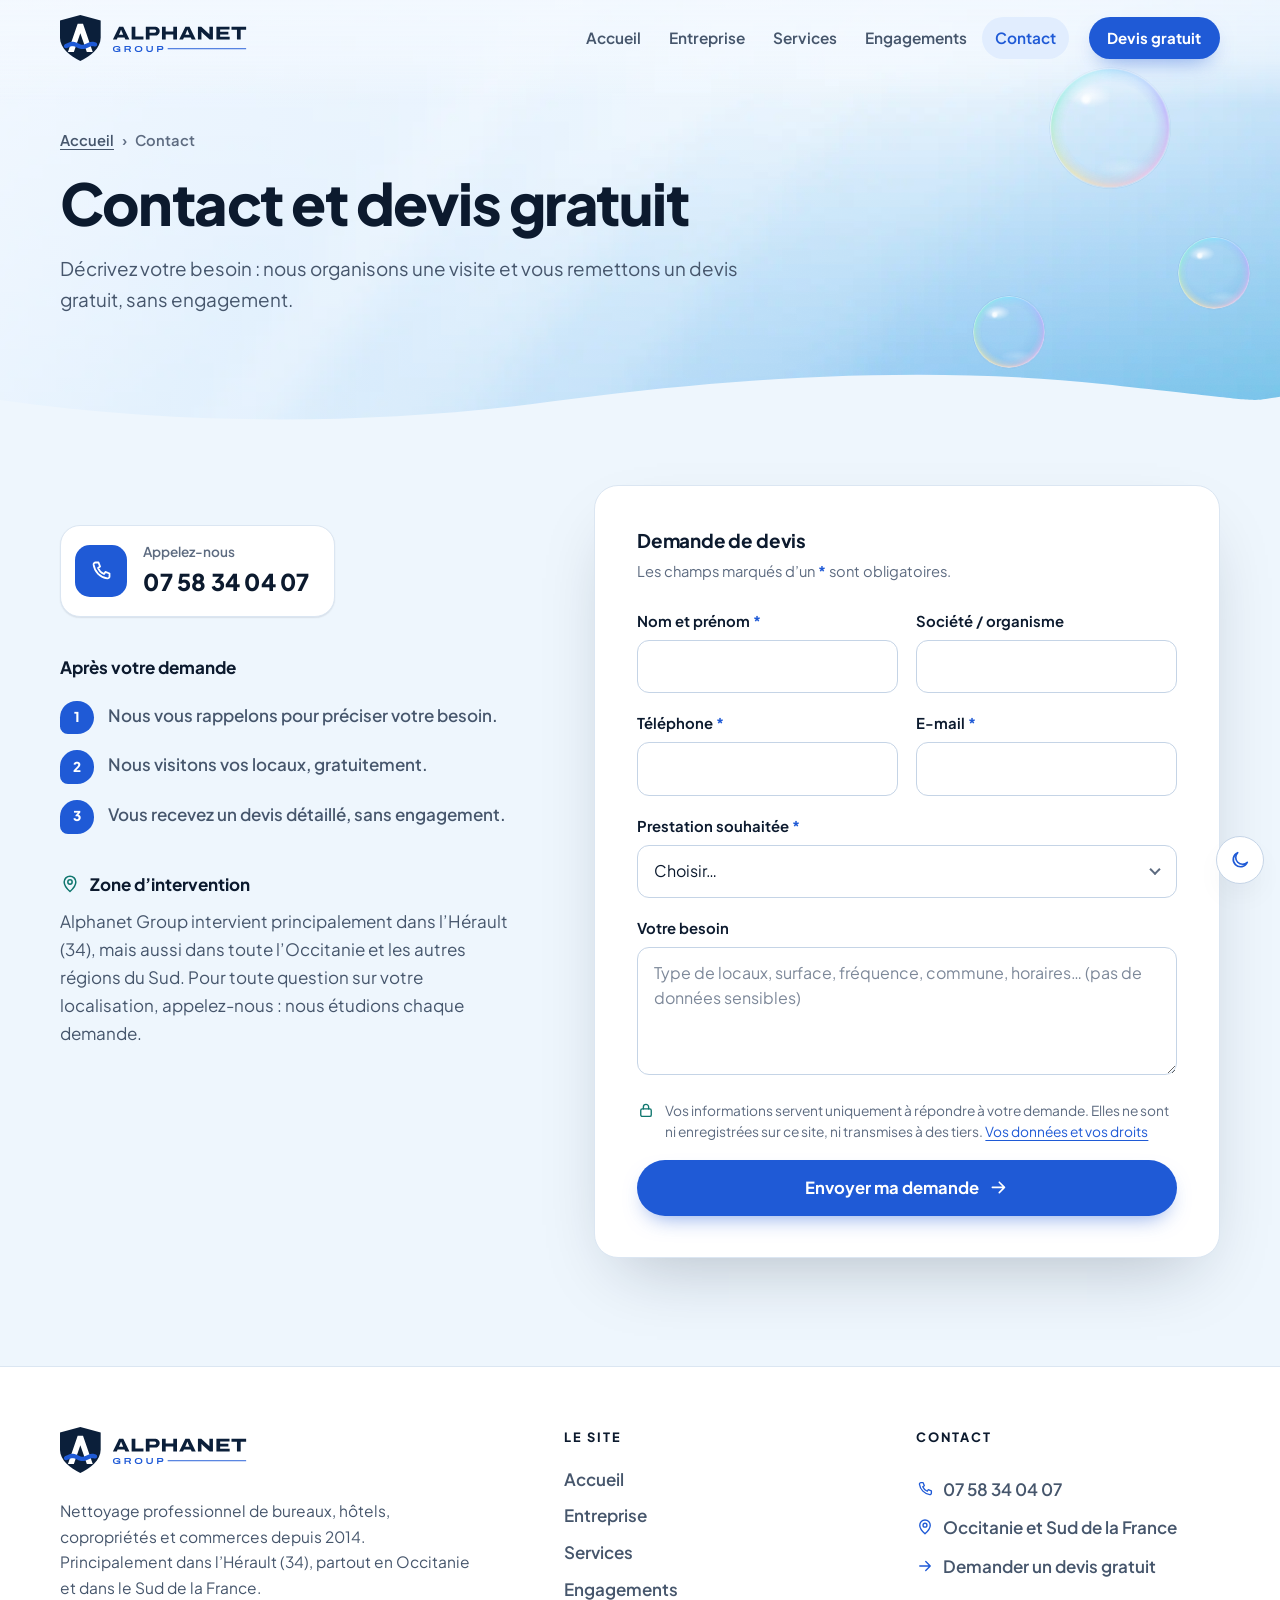
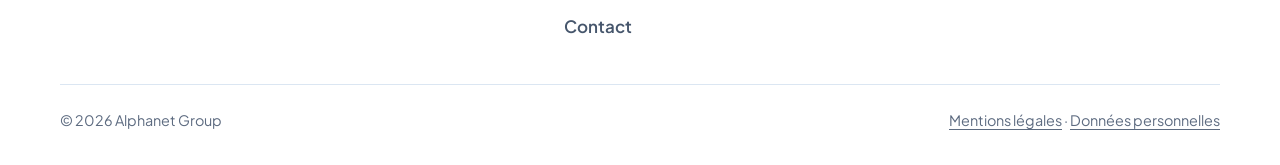
==== commit e94dca63: "Référencement : adresses sans .html, vraie page 404, sitemap et titres - Adresse canonique, sitemap," ====
--- a/contact.html
+++ b/contact.html
@@ -7,18 +7,18 @@
   <meta http-equiv="Content-Security-Policy" content="default-src 'self'; script-src 'self'; style-src 'self'; img-src 'self'; font-src 'self'; connect-src 'self'; media-src 'none'; object-src 'none'; frame-src 'none'; worker-src 'none'; manifest-src 'none'; form-action 'none'; base-uri 'none'; upgrade-insecure-requests; require-trusted-types-for 'script'">
   <meta name="referrer" content="strict-origin-when-cross-origin">
 
-  <title>Contact et devis gratuit | Alphanet Group</title>
+  <title>Devis gratuit de nettoyage à Montpellier et dans l’Hérault | Alphanet Group</title>
   <meta name="description" content="Devis gratuit pour le nettoyage de vos bureaux, hôtel, copropriété ou commerce, dans l’Hérault (34), en Occitanie et dans le Sud. Appelez le 07 58 34 04 07 ou écrivez-nous.">
-  <link rel="canonical" href="https://alphanet-group.fr/contact.html">
+  <link rel="canonical" href="https://alphanet-group.fr/contact">
   <meta name="color-scheme" content="light dark">
   <meta name="theme-color" content="#e8f3fd" data-theme-color>
 
   <meta property="og:type" content="website">
   <meta property="og:locale" content="fr_FR">
   <meta property="og:site_name" content="Alphanet Group">
-  <meta property="og:title" content="Contact et devis gratuit | Alphanet Group">
+  <meta property="og:title" content="Devis gratuit de nettoyage à Montpellier et dans l’Hérault | Alphanet Group">
   <meta property="og:description" content="Devis gratuit pour le nettoyage de vos bureaux, hôtel, copropriété ou commerce, dans l’Hérault (34), en Occitanie et dans le Sud. Appelez le 07 58 34 04 07 ou écrivez-nous.">
-  <meta property="og:url" content="https://alphanet-group.fr/contact.html">
+  <meta property="og:url" content="https://alphanet-group.fr/contact">
   <meta property="og:image" content="https://alphanet-group.fr/assets/img/og-image.jpg">
   <meta property="og:image:width" content="1200">
   <meta property="og:image:height" content="630">
@@ -36,7 +36,7 @@
   <script type="application/ld+json">
   {"@context": "https://schema.org", "@type": "BreadcrumbList", "itemListElement": [
     {"@type": "ListItem", "position": 1, "name": "Accueil", "item": "https://alphanet-group.fr/"},
-    {"@type": "ListItem", "position": 2, "name": "Contact", "item": "https://alphanet-group.fr/contact.html"}
+    {"@type": "ListItem", "position": 2, "name": "Contact", "item": "https://alphanet-group.fr/contact"}
   ]}
   </script>
 </head>
@@ -83,20 +83,20 @@
        ================================================================ -->
   <header class="site-header" data-header>
     <div class="container header-inner">
-      <a class="brand" href="index.html" aria-label="Alphanet Group, accueil">
+      <a class="brand" href="./" aria-label="Alphanet Group, accueil">
         <svg class="brand-logo" aria-hidden="true"><use href="#logo"/></svg>
       </a>
       <nav class="nav" aria-label="Navigation principale">
         <ul class="nav-list">
-          <li><a href="index.html">Accueil</a></li>
-          <li><a href="entreprise.html">Entreprise</a></li>
-          <li><a href="services.html">Services</a></li>
-          <li><a href="engagements.html">Engagements</a></li>
-          <li><a href="contact.html" aria-current="page">Contact</a></li>
+          <li><a href="./">Accueil</a></li>
+          <li><a href="entreprise">Entreprise</a></li>
+          <li><a href="services">Services</a></li>
+          <li><a href="engagements">Engagements</a></li>
+          <li><a href="contact" aria-current="page">Contact</a></li>
         </ul>
       </nav>
       <div class="header-actions">
-        <a class="btn btn-primary btn-sm header-cta" href="contact.html#formulaire">Devis gratuit</a>
+        <a class="btn btn-primary btn-sm header-cta" href="contact#formulaire">Devis gratuit</a>
         <button class="icon-btn nav-toggle" type="button" aria-expanded="false" aria-controls="menu" aria-label="Ouvrir le menu" data-nav-toggle>
           <svg class="ico ico-menu" aria-hidden="true"><use href="#i-menu"/></svg>
           <svg class="ico ico-close" aria-hidden="true"><use href="#i-close"/></svg>
@@ -107,14 +107,14 @@
     <div class="menu" id="menu" data-menu inert>
       <nav class="container" aria-label="Menu">
         <ul class="menu-list">
-          <li><a href="index.html">Accueil</a></li>
-          <li><a href="entreprise.html">Entreprise</a></li>
-          <li><a href="services.html">Services</a></li>
-          <li><a href="engagements.html">Engagements</a></li>
-          <li><a href="contact.html" aria-current="page">Contact</a></li>
+          <li><a href="./">Accueil</a></li>
+          <li><a href="entreprise">Entreprise</a></li>
+          <li><a href="services">Services</a></li>
+          <li><a href="engagements">Engagements</a></li>
+          <li><a href="contact" aria-current="page">Contact</a></li>
         </ul>
         <div class="menu-actions">
-          <a class="btn btn-primary btn-lg" href="contact.html#formulaire">Demander un devis gratuit</a>
+          <a class="btn btn-primary btn-lg" href="contact#formulaire">Demander un devis gratuit</a>
           <a class="btn btn-ghost btn-lg" href="tel:+33758340407"><svg class="ico" aria-hidden="true"><use href="#i-phone"/></svg>07&nbsp;58&nbsp;34&nbsp;04&nbsp;07</a>
         </div>
       </nav>
@@ -128,7 +128,7 @@
       <div class="hero-bubbles" aria-hidden="true"><span></span><span class="b-m"></span><span class="b-m"></span><span class="b-s"></span><span class="b-s"></span><span class="b-m"></span><span class="b-s"></span><span class="b-s"></span><span class="b-m"></span><span class="b-s"></span><span class="b-s"></span><span></span></div>
       <div class="container">
         <nav class="breadcrumb" aria-label="Fil d’Ariane">
-          <a href="index.html">Accueil</a><span aria-hidden="true">›</span><span aria-current="page">Contact</span>
+          <a href="./">Accueil</a><span aria-hidden="true">›</span><span aria-current="page">Contact</span>
         </nav>
         <h1 class="page-title" id="page-title">Contact et devis gratuit</h1>
         <p class="lead">Décrivez votre besoin&nbsp;: nous organisons une visite et vous remettons un devis gratuit, sans engagement.</p>
@@ -209,7 +209,7 @@
               <label for="f-site">Ne pas remplir ce champ</label>
               <input id="f-site" name="site_web" type="text" tabindex="-1" autocomplete="off">
             </div>
-            <p class="form-privacy"><svg class="ico" aria-hidden="true"><use href="#i-lock"/></svg><span>Vos informations servent uniquement à répondre à votre demande. Elles ne sont ni enregistrées sur ce site, ni transmises à des tiers. <a href="mentions-legales.html#donnees">Vos données et vos droits</a></span></p>
+            <p class="form-privacy"><svg class="ico" aria-hidden="true"><use href="#i-lock"/></svg><span>Vos informations servent uniquement à répondre à votre demande. Elles ne sont ni enregistrées sur ce site, ni transmises à des tiers. <a href="mentions-legales#donnees">Vos données et vos droits</a></span></p>
             <div class="form-submit">
               <button class="btn btn-primary btn-lg" type="submit">Envoyer ma demande <svg class="ico ico-arrow" aria-hidden="true"><use href="#i-arrow"/></svg></button>
             </div>
@@ -227,7 +227,7 @@
   <footer class="site-footer">
     <div class="container footer-inner">
       <div class="footer-brand">
-        <a class="brand" href="index.html" aria-label="Alphanet Group, accueil">
+        <a class="brand" href="./" aria-label="Alphanet Group, accueil">
           <svg class="brand-logo" aria-hidden="true"><use href="#logo"/></svg>
         </a>
         <p>Nettoyage professionnel de bureaux, hôtels, copropriétés et commerces depuis 2014. Principalement dans l’Hérault (34), partout en Occitanie et dans le Sud de la France.</p>
@@ -236,11 +236,11 @@
       <nav class="footer-nav" aria-label="Plan du site">
         <p class="footer-title">Le site</p>
         <ul>
-          <li><a href="index.html">Accueil</a></li>
-          <li><a href="entreprise.html">Entreprise</a></li>
-          <li><a href="services.html">Services</a></li>
-          <li><a href="engagements.html">Engagements</a></li>
-          <li><a href="contact.html">Contact</a></li>
+          <li><a href="./">Accueil</a></li>
+          <li><a href="entreprise">Entreprise</a></li>
+          <li><a href="services">Services</a></li>
+          <li><a href="engagements">Engagements</a></li>
+          <li><a href="contact">Contact</a></li>
         </ul>
       </nav>
 
@@ -248,13 +248,13 @@
         <p class="footer-title">Contact</p>
         <a href="tel:+33758340407"><svg class="ico" aria-hidden="true"><use href="#i-phone"/></svg>07&nbsp;58&nbsp;34&nbsp;04&nbsp;07</a>
         <p><svg class="ico" aria-hidden="true"><use href="#i-pin"/></svg>Occitanie et Sud de la France</p>
-        <a href="contact.html#formulaire"><svg class="ico" aria-hidden="true"><use href="#i-arrow"/></svg>Demander un devis gratuit</a>
+        <a href="contact#formulaire"><svg class="ico" aria-hidden="true"><use href="#i-arrow"/></svg>Demander un devis gratuit</a>
       </div>
     </div>
 
     <div class="container footer-bottom">
       <p>© <span data-current-year>2026</span> Alphanet Group</p>
-      <p><a href="mentions-legales.html">Mentions légales</a><span aria-hidden="true"> · </span><a href="mentions-legales.html#donnees">Données personnelles</a></p>
+      <p><a href="mentions-legales">Mentions légales</a><span aria-hidden="true"> · </span><a href="mentions-legales#donnees">Données personnelles</a></p>
     </div>
   </footer>
 
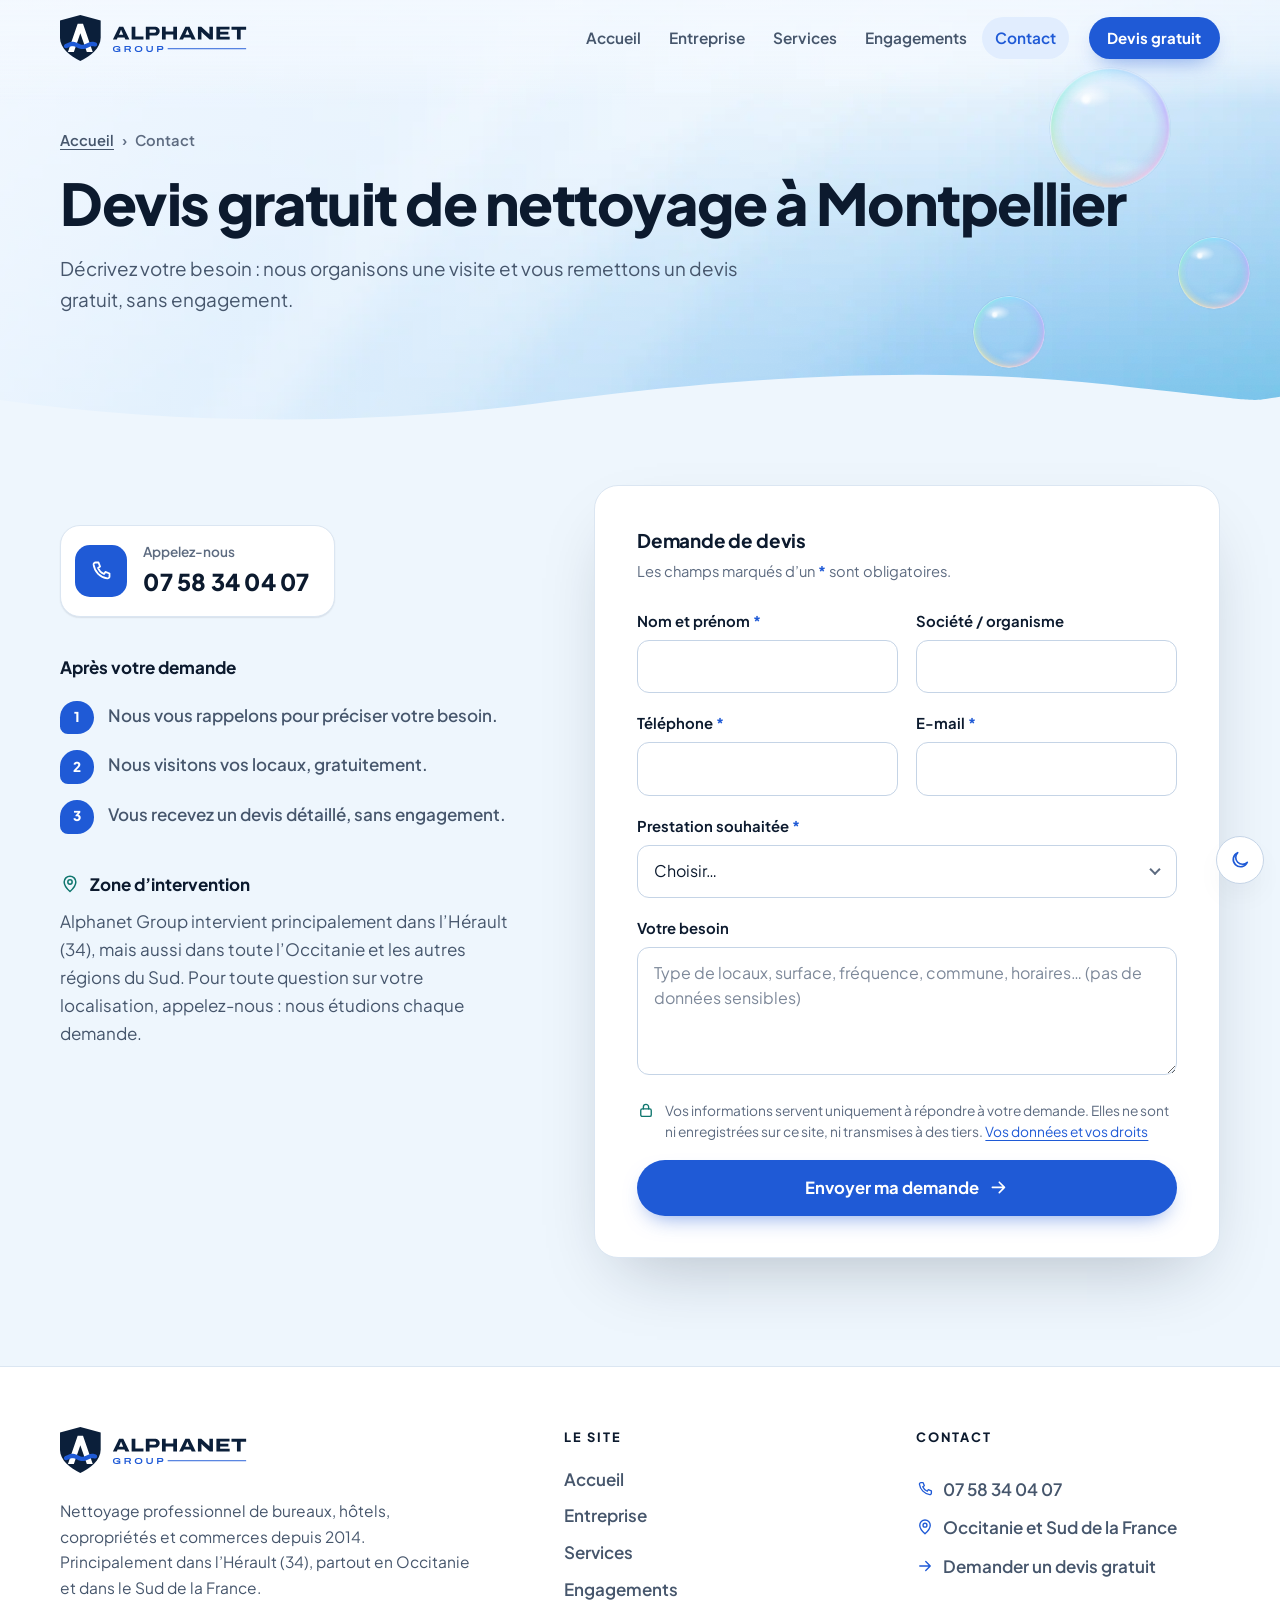
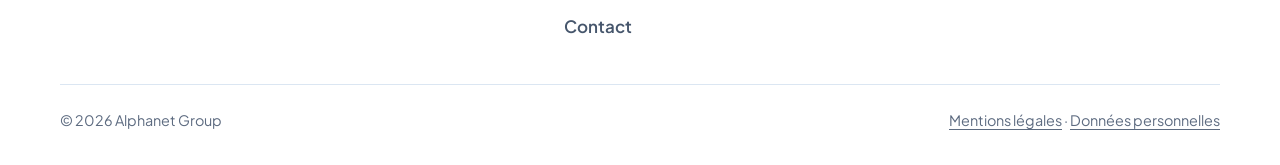
==== commit 856189be: "Référencement local : titres H1, textes et données Google centrés sur Montpellier - H1 de chaque pag" ====
--- a/contact.html
+++ b/contact.html
@@ -7,8 +7,8 @@
   <meta http-equiv="Content-Security-Policy" content="default-src 'self'; script-src 'self'; style-src 'self'; img-src 'self'; font-src 'self'; connect-src 'self'; media-src 'none'; object-src 'none'; frame-src 'none'; worker-src 'none'; manifest-src 'none'; form-action 'none'; base-uri 'none'; upgrade-insecure-requests; require-trusted-types-for 'script'">
   <meta name="referrer" content="strict-origin-when-cross-origin">
 
-  <title>Devis gratuit de nettoyage à Montpellier et dans l’Hérault | Alphanet Group</title>
-  <meta name="description" content="Devis gratuit pour le nettoyage de vos bureaux, hôtel, copropriété ou commerce, dans l’Hérault (34), en Occitanie et dans le Sud. Appelez le 07 58 34 04 07 ou écrivez-nous.">
+  <title>Devis nettoyage gratuit à Montpellier | Alphanet Group</title>
+  <meta name="description" content="Devis gratuit pour le nettoyage de vos bureaux, locaux commerciaux, hôtel ou copropriété à Montpellier et dans l’Hérault (34). Appelez le 07 58 34 04 07.">
   <link rel="canonical" href="https://alphanet-group.fr/contact">
   <meta name="color-scheme" content="light dark">
   <meta name="theme-color" content="#e8f3fd" data-theme-color>
@@ -16,8 +16,8 @@
   <meta property="og:type" content="website">
   <meta property="og:locale" content="fr_FR">
   <meta property="og:site_name" content="Alphanet Group">
-  <meta property="og:title" content="Devis gratuit de nettoyage à Montpellier et dans l’Hérault | Alphanet Group">
-  <meta property="og:description" content="Devis gratuit pour le nettoyage de vos bureaux, hôtel, copropriété ou commerce, dans l’Hérault (34), en Occitanie et dans le Sud. Appelez le 07 58 34 04 07 ou écrivez-nous.">
+  <meta property="og:title" content="Devis nettoyage gratuit à Montpellier | Alphanet Group">
+  <meta property="og:description" content="Devis gratuit pour le nettoyage de vos bureaux, locaux commerciaux, hôtel ou copropriété à Montpellier et dans l’Hérault (34). Appelez le 07 58 34 04 07.">
   <meta property="og:url" content="https://alphanet-group.fr/contact">
   <meta property="og:image" content="https://alphanet-group.fr/assets/img/og-image.jpg">
   <meta property="og:image:width" content="1200">
@@ -130,7 +130,7 @@
         <nav class="breadcrumb" aria-label="Fil d’Ariane">
           <a href="./">Accueil</a><span aria-hidden="true">›</span><span aria-current="page">Contact</span>
         </nav>
-        <h1 class="page-title" id="page-title">Contact et devis gratuit</h1>
+        <h1 class="page-title" id="page-title">Devis gratuit de nettoyage à Montpellier</h1>
         <p class="lead">Décrivez votre besoin&nbsp;: nous organisons une visite et vous remettons un devis gratuit, sans engagement.</p>
       </div>
       <svg class="wave" viewBox="0 0 1440 80" preserveAspectRatio="none" aria-hidden="true" focusable="false"><path d="M0 50C200 82 420 82 620 52S1040 6 1240 30s160 22 200 16V80H0Z"/></svg>
